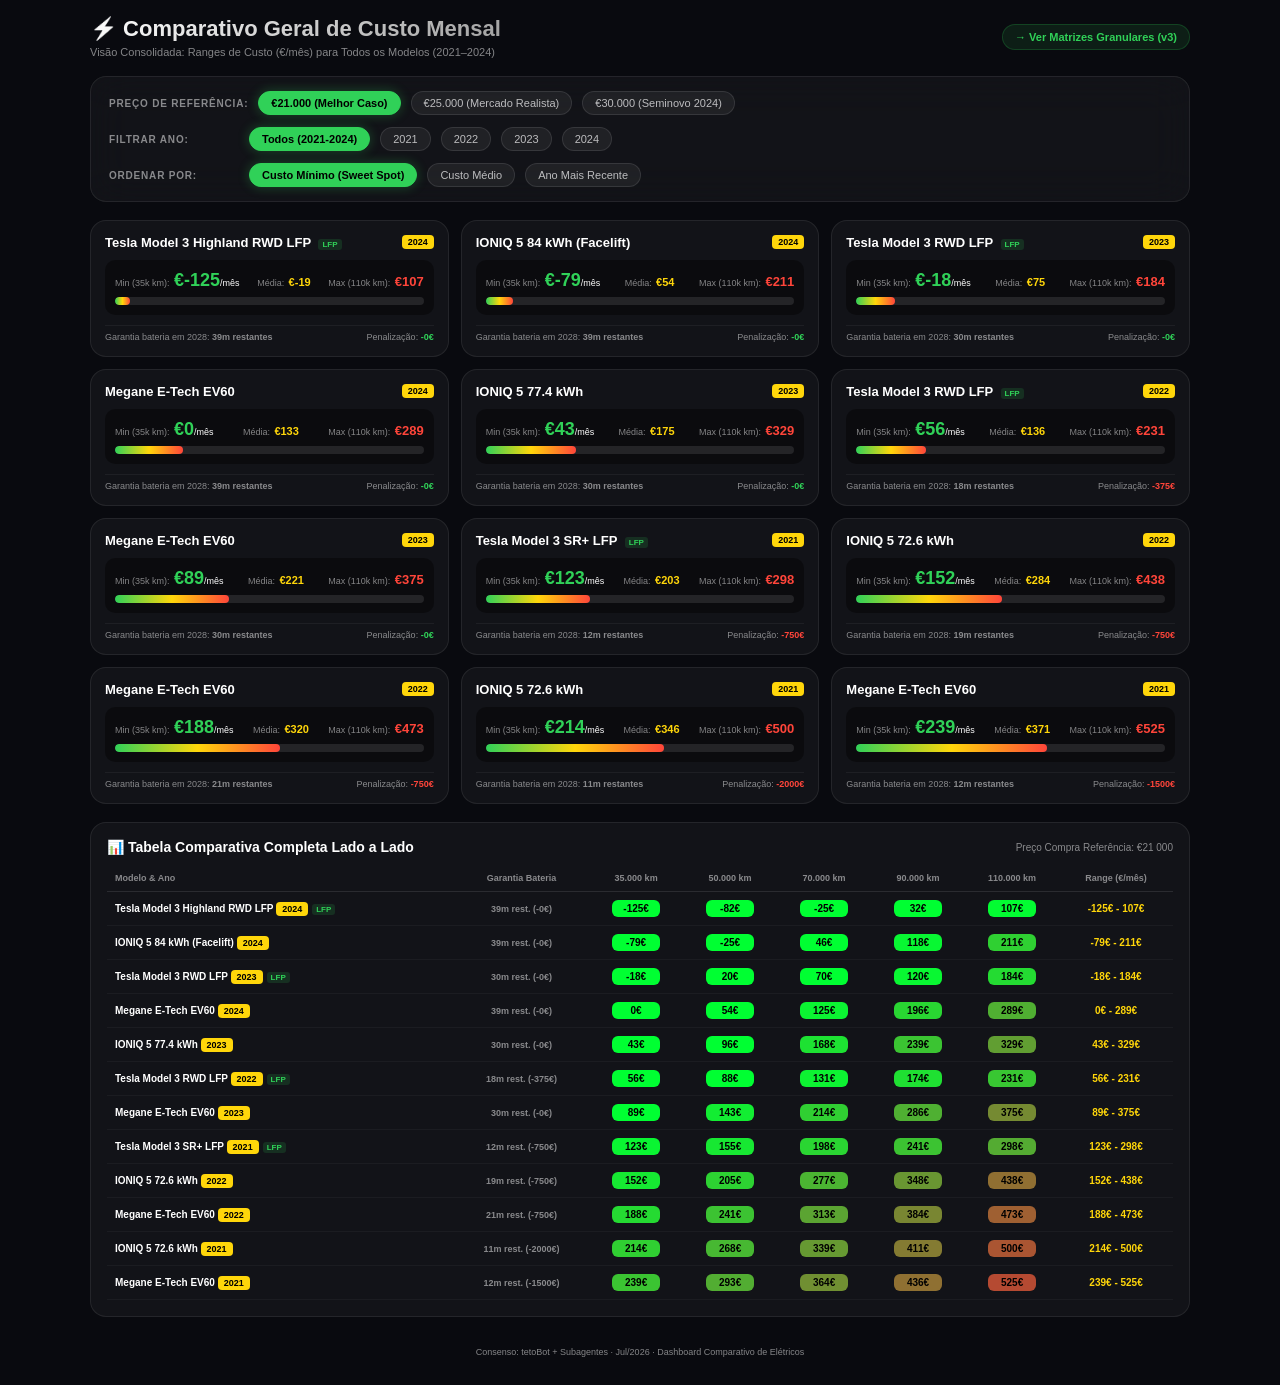
==== comparativo-custo-mensal.html @ 185dca7f "feat: Add standalone unified comparison dashboard (comparativo-custo-mensal.html)" ====
<!DOCTYPE html>
<html lang="pt">
<head>
<meta charset="UTF-8">
<meta name="viewport" content="width=device-width,initial-scale=1">
<title>Comparativo Geral — Custo Mensal de Elétricos</title>

<style>
:root {
  --bg: #090a0f;
  --card-bg: rgba(255, 255, 255, 0.04);
  --card-border: rgba(255, 255, 255, 0.08);
  --accent: #30d158;
  --text: #ffffff;
  --text-muted: rgba(255, 255, 255, 0.5);
}

* { margin: 0; padding: 0; box-sizing: border-box; }

body {
  background: var(--bg);
  font-family: -apple-system, BlinkMacSystemFont, "Segoe UI", Roboto, sans-serif;
  color: var(--text);
  padding: 16px;
  display: flex;
  flex-direction: column;
  align-items: center;
  gap: 18px;
}

header {
  text-align: center;
  max-width: 900px;
}

h1 {
  font-size: 22px;
  font-weight: 800;
  background: linear-gradient(135deg, #fff 0%, #a1a1a1 100%);
  -webkit-background-clip: text;
  -webkit-text-fill-color: transparent;
  margin-bottom: 4px;
}

.sub {
  font-size: 11px;
  color: var(--text-muted);
}

.top-bar {
  display: flex;
  justify-content: space-between;
  align-items: center;
  width: 100%;
  max-width: 1100px;
  flex-wrap: wrap;
  gap: 10px;
}

.nav-link {
  color: var(--accent);
  text-decoration: none;
  font-size: 11px;
  font-weight: 600;
  background: rgba(48, 209, 88, 0.1);
  border: 1px solid rgba(48, 209, 88, 0.2);
  padding: 6px 12px;
  border-radius: 20px;
  transition: all 0.2s ease;
}

.nav-link:hover {
  background: rgba(48, 209, 88, 0.2);
  box-shadow: 0 0 12px rgba(48, 209, 88, 0.3);
}

/* Painel de Filtros e Controlos */
.controls-card {
  background: var(--card-bg);
  border: 1px solid var(--card-border);
  backdrop-filter: blur(20px);
  border-radius: 16px;
  padding: 14px 18px;
  width: 100%;
  max-width: 1100px;
  display: flex;
  flex-direction: column;
  gap: 12px;
}

.control-group {
  display: flex;
  align-items: center;
  gap: 10px;
  flex-wrap: wrap;
}

.control-label {
  font-size: 10px;
  text-transform: uppercase;
  letter-spacing: 0.8px;
  color: var(--text-muted);
  font-weight: 700;
  min-width: 130px;
}

.btn-pill {
  background: rgba(255, 255, 255, 0.06);
  border: 1px solid rgba(255, 255, 255, 0.1);
  color: rgba(255, 255, 255, 0.7);
  padding: 5px 12px;
  border-radius: 20px;
  font-size: 11px;
  cursor: pointer;
  font-weight: 500;
  transition: all 0.2s ease;
}

.btn-pill:hover {
  background: rgba(255, 255, 255, 0.15);
  color: #fff;
}

.btn-pill.active {
  background: var(--accent);
  color: #000;
  border-color: var(--accent);
  font-weight: 700;
  box-shadow: 0 0 12px rgba(48, 209, 88, 0.3);
}

/* Grelha Visual de Ranges de Custo */
.grid-summary {
  display: grid;
  grid-template-columns: repeat(auto-fit, minmax(320px, 1fr));
  gap: 12px;
  width: 100%;
  max-width: 1100px;
}

.model-card {
  background: var(--card-bg);
  border: 1px solid var(--card-border);
  border-radius: 16px;
  padding: 14px;
  display: flex;
  flex-direction: column;
  gap: 10px;
  position: relative;
  overflow: hidden;
  transition: transform 0.2s ease, border-color 0.2s ease;
}

.model-card:hover {
  transform: translateY(-2px);
  border-color: rgba(255, 255, 255, 0.2);
}

.card-header {
  display: flex;
  justify-content: space-between;
  align-items: flex-start;
}

.model-title {
  font-size: 13px;
  font-weight: 700;
}

.year-badge {
  font-size: 9px;
  font-weight: 800;
  background: #ffd60a;
  color: #000;
  padding: 2px 6px;
  border-radius: 4px;
}

.range-box {
  background: rgba(0, 0, 0, 0.4);
  border-radius: 10px;
  padding: 10px;
  display: flex;
  flex-direction: column;
  gap: 6px;
}

.range-values {
  display: flex;
  justify-content: space-between;
  align-items: baseline;
}

.val-min {
  color: #30d158;
  font-weight: 800;
  font-size: 18px;
}

.val-mid {
  color: #ffd60a;
  font-size: 11px;
  font-weight: 600;
}

.val-max {
  color: #ff453a;
  font-weight: 700;
  font-size: 13px;
}

/* Barra de Progresso Visual do Range */
.bar-track {
  height: 8px;
  background: rgba(255, 255, 255, 0.1);
  border-radius: 4px;
  position: relative;
  overflow: hidden;
}

.bar-fill {
  height: 100%;
  border-radius: 4px;
  background: linear-gradient(90deg, #30d158 0%, #ffd60a 50%, #ff453a 100%);
}

.card-meta {
  display: flex;
  justify-content: space-between;
  font-size: 9px;
  color: var(--text-muted);
  border-top: 1px solid rgba(255, 255, 255, 0.05);
  padding-top: 6px;
}

/* Tabela Comparativa Master */
.master-table-card {
  background: var(--card-bg);
  border: 1px solid var(--card-border);
  border-radius: 16px;
  padding: 16px;
  width: 100%;
  max-width: 1100px;
  overflow-x: auto;
}

.master-table-card h2 {
  font-size: 14px;
  font-weight: 700;
  margin-bottom: 10px;
  display: flex;
  justify-content: space-between;
  align-items: center;
}

table {
  width: 100%;
  border-collapse: collapse;
  font-size: 10px;
  min-width: 700px;
}

th {
  color: var(--text-muted);
  padding: 8px;
  border-bottom: 1px solid rgba(255, 255, 255, 0.1);
  text-align: center;
  font-weight: 600;
  font-size: 9px;
}

th:first-child { text-align: left; }

td {
  padding: 8px;
  text-align: center;
  border-bottom: 1px solid rgba(255, 255, 255, 0.04);
  font-weight: 600;
}

td:first-child {
  text-align: left;
  font-weight: 700;
  color: #fff;
}

.badge-lfp {
  font-size: 8px;
  background: rgba(48, 209, 88, 0.15);
  color: #30d158;
  padding: 1px 4px;
  border-radius: 3px;
  margin-left: 4px;
}

.cell-pill {
  display: inline-block;
  padding: 3px 8px;
  border-radius: 6px;
  font-weight: 700;
  min-width: 48px;
}

footer {
  font-size: 9px;
  color: var(--text-muted);
  text-align: center;
  padding: 12px;
}
</style>
</head>
<body>

<div class="top-bar">
  <div>
    <h1>&#9889; Comparativo Geral de Custo Mensal</h1>
    <div class="sub">Visão Consolidada: Ranges de Custo (€/mês) para Todos os Modelos (2021–2024)</div>
  </div>
  <a href="matrizes-km-granular-v3.html" class="nav-link">&rarr; Ver Matrizes Granulares (v3)</a>
</div>

<!-- Controlos de Filtro e Benchmark -->
<div class="controls-card">
  <div class="control-group">
    <span class="control-label">Preço de Referência:</span>
    <button class="btn-pill active" onclick="setBenchmarkPrice(21000, this)">€21.000 (Melhor Caso)</button>
    <button class="btn-pill" onclick="setBenchmarkPrice(25000, this)">€25.000 (Mercado Realista)</button>
    <button class="btn-pill" onclick="setBenchmarkPrice(30000, this)">€30.000 (Seminovo 2024)</button>
  </div>
  <div class="control-group">
    <span class="control-label">Filtrar Ano:</span>
    <button class="btn-pill active" onclick="setFilterYear('all', this)">Todos (2021-2024)</button>
    <button class="btn-pill" onclick="setFilterYear('2021', this)">2021</button>
    <button class="btn-pill" onclick="setFilterYear('2022', this)">2022</button>
    <button class="btn-pill" onclick="setFilterYear('2023', this)">2023</button>
    <button class="btn-pill" onclick="setFilterYear('2024', this)">2024</button>
  </div>
  <div class="control-group">
    <span class="control-label">Ordenar por:</span>
    <button class="btn-pill active" onclick="setSortMode('min_cost', this)">Custo Mínimo (Sweet Spot)</button>
    <button class="btn-pill" onclick="setSortMode('avg_cost', this)">Custo Médio</button>
    <button class="btn-pill" onclick="setSortMode('year_desc', this)">Ano Mais Recente</button>
  </div>
</div>

<!-- Grelha de Cards com Ranges por Modelo -->
<div class="grid-summary" id="gridApp"></div>

<!-- Tabela Master de Comparação Lado a Lado -->
<div class="master-table-card">
  <h2>
    <span>&#128202; Tabela Comparativa Completa Lado a Lado</span>
    <span style="font-size:10px;font-weight:400;color:var(--text-muted)" id="benchmarkLabel">Preço Compra: €21.000</span>
  </h2>
  <table id="masterTable">
    <thead>
      <tr>
        <th>Modelo &amp; Ano</th>
        <th>Garantia Bateria</th>
        <th>35.000 km</th>
        <th>50.000 km</th>
        <th>70.000 km</th>
        <th>90.000 km</th>
        <th>110.000 km</th>
        <th>Range (€/mês)</th>
      </tr>
    </thead>
    <tbody id="masterTbody"></tbody>
  </table>
</div>

<footer>Consenso: tetoBot + Subagentes &middot; Jul/2026 &middot; Dashboard Comparativo de Elétricos</footer>

<script>
(function(){
'use strict';

var M = 28; // 28 meses
var TKM = 21000;
var LFPR = 0.5;

var WS = [
    {m: 24, p: 0},
    {m: 18, p: 750},
    {m: 12, p: 1500},
    {m: 6,  p: 2000},
    {m: 0,  p: 2500},
    {m: -999, p: 3000}
];

var CARS = [
    {
        id: 'tesla_m3_2021', name: 'Tesla Model 3 SR+ LFP', year: 2021, brand: 'tesla', lfp: true,
        ry: 2021, rm: 12, wy: 8, wk: 192000, b35: 18300, step: 300, jump: 400
    },
    {
        id: 'tesla_m3_2022', name: 'Tesla Model 3 RWD LFP', year: 2022, brand: 'tesla', lfp: true,
        ry: 2022, rm: 6, wy: 8, wk: 192000, b35: 19800, step: 300, jump: 400
    },
    {
        id: 'tesla_m3_2023', name: 'Tesla Model 3 RWD LFP', year: 2023, brand: 'tesla', lfp: true,
        ry: 2023, rm: 6, wy: 8, wk: 192000, b35: 21500, step: 350, jump: 400
    },
    {
        id: 'tesla_m3_2024', name: 'Tesla Model 3 Highland RWD LFP', year: 2024, brand: 'tesla', lfp: true,
        ry: 2024, rm: 3, wy: 8, wk: 192000, b35: 24500, step: 400, jump: 500
    },
    {
        id: 'ioniq5_2021', name: 'IONIQ 5 72.6 kWh', year: 2021, brand: 'ioniq5', lfp: false,
        ry: 2021, rm: 11, wy: 8, wk: 160000, b35: 17000, step: 500, jump: 500
    },
    {
        id: 'ioniq5_2022', name: 'IONIQ 5 72.6 kWh', y: 2022, year: 2022, brand: 'ioniq5', lfp: false,
        ry: 2022, rm: 7, wy: 8, wk: 160000, b35: 17500, step: 500, jump: 500
    },
    {
        id: 'ioniq5_2023', name: 'IONIQ 5 77.4 kWh', year: 2023, brand: 'ioniq5', lfp: false,
        ry: 2023, rm: 6, wy: 8, wk: 160000, b35: 19800, step: 500, jump: 500
    },
    {
        id: 'ioniq5_2024', name: 'IONIQ 5 84 kWh (Facelift)', year: 2024, brand: 'ioniq5', lfp: false,
        ry: 2024, rm: 3, wy: 8, wk: 160000, b35: 23200, step: 500, jump: 600
    },
    {
        id: 'megane_2021', name: 'Megane E-Tech EV60', year: 2021, brand: 'megane', lfp: false,
        ry: 2021, rm: 12, wy: 8, wk: 160000, b35: 15800, step: 500, jump: 500
    },
    {
        id: 'megane_2022', name: 'Megane E-Tech EV60', year: 2022, brand: 'megane', lfp: false,
        ry: 2022, rm: 9, wy: 8, wk: 160000, b35: 16500, step: 500, jump: 500
    },
    {
        id: 'megane_2023', name: 'Megane E-Tech EV60', year: 2023, brand: 'megane', lfp: false,
        ry: 2023, rm: 6, wy: 8, wk: 160000, b35: 18500, step: 500, jump: 500
    },
    {
        id: 'megane_2024', name: 'Megane E-Tech EV60', year: 2024, brand: 'megane', lfp: false,
        ry: 2024, rm: 3, wy: 8, wk: 160000, b35: 21000, step: 500, jump: 600
    }
];

var benchmarkPrice = 21000;
var filterYear = 'all';
var sortMode = 'min_cost';

function wMonths(c) {
    return (c.ry + c.wy - 2028) * 12 + (c.rm - 12);
}

function wPenalty(c) {
    var m = wMonths(c);
    var p = 3000;
    for (var i = 0; i < WS.length; i++) {
        if (m >= WS[i].m) { p = WS[i].p; break; }
    }
    if (c.lfp && p > 0) p = Math.round(p * LFPR);
    return p;
}

function getBaseResale(c, k) {
    var stepsCount = (k - 35) / 5;
    var res = c.b35;
    for (var i = 0; i < stepsCount; i++) {
        var currentKm = 35 + i * 5;
        var drop = c.step + (currentKm === 90 ? c.jump : 0);
        res -= drop;
    }
    return res;
}

function aResale(c, k) {
    var p = wPenalty(c);
    var fkm = k * 1000 + TKM;
    if (fkm > c.wk) {
        var kp = 3000;
        if (c.lfp) kp = Math.round(kp * LFPR);
        p = Math.max(p, kp);
    }
    return Math.max(0, getBaseResale(c, k) - p);
}

function mo(price, resale) {
    return Math.round((price - resale) / M);
}

function col(v) {
    var t = Math.max(0, Math.min(1, (v - 100) / 600));
    return 'rgb(' + Math.round(255 * t) + ',' + Math.round(255 * (1 - t)) + ',50)';
}

function computeMetrics(c, p) {
    var kms = [35, 50, 70, 90, 110];
    var costs = kms.map(function(k){ return mo(p, aResale(c, k)); });
    var min = Math.min.apply(null, costs);
    var max = Math.max.apply(null, costs);
    var sum = costs.reduce(function(a,b){return a+b;},0);
    var avg = Math.round(sum / costs.length);
    return {
        costs: costs,
        min: min,
        max: max,
        avg: avg
    };
}

window.setBenchmarkPrice = function(price, btn) {
    benchmarkPrice = price;
    updateButtons(btn);
    renderDashboard();
};

window.setFilterYear = function(year, btn) {
    filterYear = year;
    updateButtons(btn);
    renderDashboard();
};

window.setSortMode = function(mode, btn) {
    sortMode = mode;
    updateButtons(btn);
    renderDashboard();
};

function updateButtons(clickedBtn) {
    var parent = clickedBtn.parentElement;
    var btns = parent.querySelectorAll('.btn-pill');
    btns.forEach(function(b){ b.classList.remove('active'); });
    clickedBtn.classList.add('active');
}

function renderDashboard() {
    document.getElementById('benchmarkLabel').textContent = 'Preço Compra Referência: €' + benchmarkPrice.toLocaleString('pt-PT');

    var list = CARS.filter(function(c) {
        return filterYear === 'all' || c.year.toString() === filterYear;
    });

    var items = list.map(function(c) {
        var m = computeMetrics(c, benchmarkPrice);
        return { car: c, metrics: m };
    });

    items.sort(function(a, b) {
        if (sortMode === 'min_cost') return a.metrics.min - b.metrics.min;
        if (sortMode === 'avg_cost') return a.metrics.avg - b.metrics.avg;
        if (sortMode === 'year_desc') return b.car.year - a.car.year;
        return 0;
    });

    // Render Grid Cards
    var gridHtml = '';
    items.forEach(function(item) {
        var c = item.car;
        var m = item.metrics;
        var pen = wPenalty(c);
        var wm = wMonths(c);

        var normFill = Math.max(5, Math.min(100, (m.avg / 600) * 100));

        gridHtml += '<div class="model-card">';
        gridHtml += '<div class="card-header">';
        gridHtml += '<div class="model-title">' + c.name + (c.lfp ? ' <span class="badge-lfp">LFP</span>' : '') + '</div>';
        gridHtml += '<span class="year-badge">' + c.year + '</span>';
        gridHtml += '</div>';

        gridHtml += '<div class="range-box">';
        gridHtml += '<div class="range-values">';
        gridHtml += '<div><span style="font-size:9px;color:var(--text-muted)">Min (35k km):</span> <span class="val-min">€' + m.min + '</span><span style="font-size:9px">/mês</span></div>';
        gridHtml += '<div><span style="font-size:9px;color:var(--text-muted)">Média:</span> <span class="val-mid">€' + m.avg + '</span></div>';
        gridHtml += '<div><span style="font-size:9px;color:var(--text-muted)">Max (110k km):</span> <span class="val-max">€' + m.max + '</span></div>';
        gridHtml += '</div>';

        gridHtml += '<div class="bar-track"><div class="bar-fill" style="width:' + normFill + '%"></div></div>';
        gridHtml += '</div>';

        gridHtml += '<div class="card-meta">';
        gridHtml += '<span>Garantia bateria em 2028: <b>' + (wm > 0 ? wm + 'm restantes' : 'Expirada') + '</b></span>';
        gridHtml += '<span>Penalização: <b style="color:' + (pen > 0 ? '#ff453a' : '#30d158') + '">-' + pen + '€</b></span>';
        gridHtml += '</div>';
        gridHtml += '</div>';
    });
    document.getElementById('gridApp').innerHTML = gridHtml;

    // Render Master Table
    var tableHtml = '';
    items.forEach(function(item) {
        var c = item.car;
        var m = item.metrics;
        var wm = wMonths(c);
        var pen = wPenalty(c);

        tableHtml += '<tr>';
        tableHtml += '<td>' + c.name + ' <span class="year-badge">' + c.year + '</span>' + (c.lfp ? '<span class="badge-lfp">LFP</span>' : '') + '</td>';
        tableHtml += '<td style="font-size:9px;color:var(--text-muted)">' + (wm > 0 ? wm + 'm rest. (-' + pen + '€)' : 'Expirada (-' + pen + '€)') + '</td>';

        m.costs.forEach(function(cost) {
            tableHtml += '<td><span class="cell-pill" style="background:' + col(cost) + ';color:#000">' + cost + '€</span></td>';
        });

        tableHtml += '<td style="color:#ffd60a;font-weight:700">' + m.min + '€ - ' + m.max + '€</td>';
        tableHtml += '</tr>';
    });
    document.getElementById('masterTbody').innerHTML = tableHtml;
}

renderDashboard();

})();
</script>

</body>
</html>
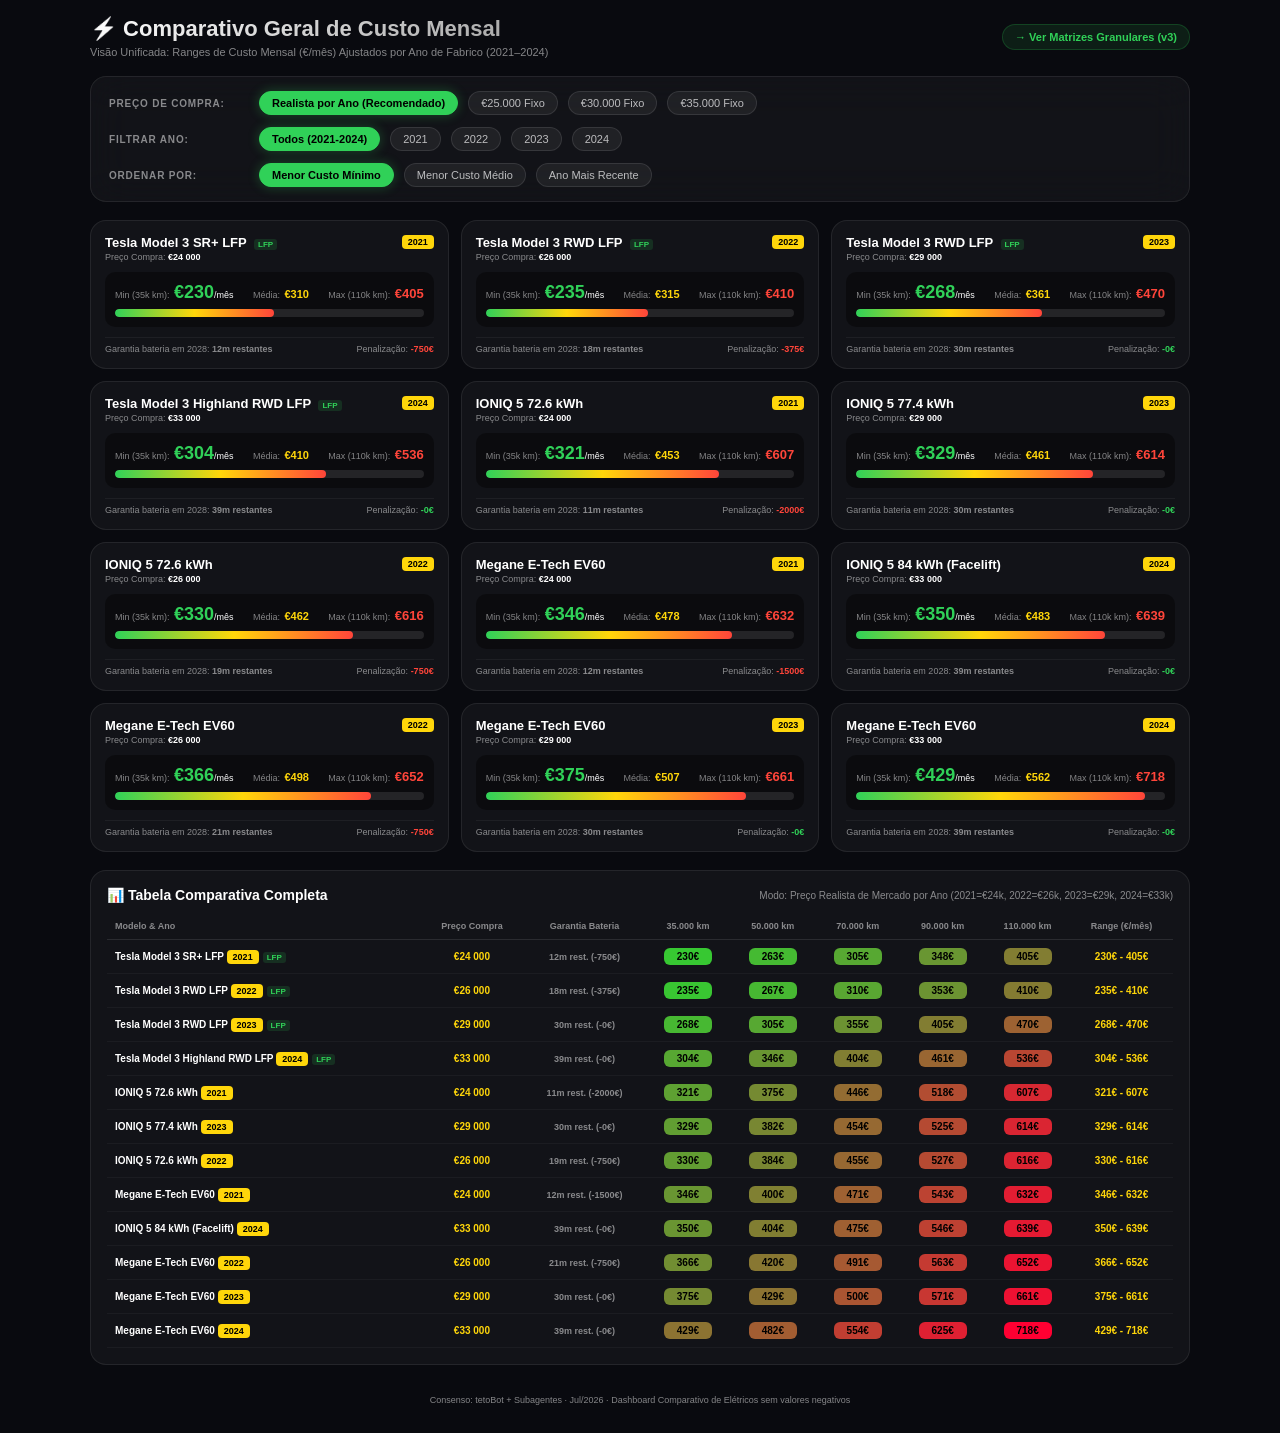
==== commit 2f13fe16: "fix: Eliminate negative monthly depreciation values, implement realistic purchase prices per year an" ====
--- a/comparativo-custo-mensal.html
+++ b/comparativo-custo-mensal.html
@@ -74,7 +74,6 @@
   box-shadow: 0 0 12px rgba(48, 209, 88, 0.3);
 }
 
-/* Painel de Filtros e Controlos */
 .controls-card {
   background: var(--card-bg);
   border: 1px solid var(--card-border);
@@ -101,7 +100,7 @@
   letter-spacing: 0.8px;
   color: var(--text-muted);
   font-weight: 700;
-  min-width: 130px;
+  min-width: 140px;
 }
 
 .btn-pill {
@@ -129,7 +128,6 @@
   box-shadow: 0 0 12px rgba(48, 209, 88, 0.3);
 }
 
-/* Grelha Visual de Ranges de Custo */
 .grid-summary {
   display: grid;
   grid-template-columns: repeat(auto-fit, minmax(320px, 1fr));
@@ -176,6 +174,15 @@
   border-radius: 4px;
 }
 
+.price-tag {
+  font-size: 10px;
+  color: rgba(255,255,255,0.6);
+  background: rgba(255,255,255,0.08);
+  padding: 2px 6px;
+  border-radius: 4px;
+  font-weight: 600;
+}
+
 .range-box {
   background: rgba(0, 0, 0, 0.4);
   border-radius: 10px;
@@ -191,25 +198,10 @@
   align-items: baseline;
 }
 
-.val-min {
-  color: #30d158;
-  font-weight: 800;
-  font-size: 18px;
-}
-
-.val-mid {
-  color: #ffd60a;
-  font-size: 11px;
-  font-weight: 600;
-}
-
-.val-max {
-  color: #ff453a;
-  font-weight: 700;
-  font-size: 13px;
-}
-
-/* Barra de Progresso Visual do Range */
+.val-min { color: #30d158; font-weight: 800; font-size: 18px; }
+.val-mid { color: #ffd60a; font-size: 11px; font-weight: 600; }
+.val-max { color: #ff453a; font-weight: 700; font-size: 13px; }
+
 .bar-track {
   height: 8px;
   background: rgba(255, 255, 255, 0.1);
@@ -233,7 +225,6 @@
   padding-top: 6px;
 }
 
-/* Tabela Comparativa Master */
 .master-table-card {
   background: var(--card-bg);
   border: 1px solid var(--card-border);
@@ -257,7 +248,7 @@
   width: 100%;
   border-collapse: collapse;
   font-size: 10px;
-  min-width: 700px;
+  min-width: 750px;
 }
 
 th {
@@ -301,6 +292,12 @@
   min-width: 48px;
 }
 
+.cell-na {
+  color: rgba(255, 255, 255, 0.25);
+  font-style: italic;
+  font-size: 9px;
+}
+
 footer {
   font-size: 9px;
   color: var(--text-muted);
@@ -314,18 +311,19 @@
 <div class="top-bar">
   <div>
     <h1>&#9889; Comparativo Geral de Custo Mensal</h1>
-    <div class="sub">Visão Consolidada: Ranges de Custo (€/mês) para Todos os Modelos (2021–2024)</div>
+    <div class="sub">Visão Unificada: Ranges de Custo Mensal (€/mês) Ajustados por Ano de Fabrico (2021–2024)</div>
   </div>
   <a href="matrizes-km-granular-v3.html" class="nav-link">&rarr; Ver Matrizes Granulares (v3)</a>
 </div>
 
-<!-- Controlos de Filtro e Benchmark -->
+<!-- Controlos de Filtro e Modo de Preço -->
 <div class="controls-card">
   <div class="control-group">
-    <span class="control-label">Preço de Referência:</span>
-    <button class="btn-pill active" onclick="setBenchmarkPrice(21000, this)">€21.000 (Melhor Caso)</button>
-    <button class="btn-pill" onclick="setBenchmarkPrice(25000, this)">€25.000 (Mercado Realista)</button>
-    <button class="btn-pill" onclick="setBenchmarkPrice(30000, this)">€30.000 (Seminovo 2024)</button>
+    <span class="control-label">Preço de Compra:</span>
+    <button class="btn-pill active" onclick="setPriceMode('realistic', this)">Realista por Ano (Recomendado)</button>
+    <button class="btn-pill" onclick="setPriceMode(25000, this)">€25.000 Fixo</button>
+    <button class="btn-pill" onclick="setPriceMode(30000, this)">€30.000 Fixo</button>
+    <button class="btn-pill" onclick="setPriceMode(35000, this)">€35.000 Fixo</button>
   </div>
   <div class="control-group">
     <span class="control-label">Filtrar Ano:</span>
@@ -337,25 +335,24 @@
   </div>
   <div class="control-group">
     <span class="control-label">Ordenar por:</span>
-    <button class="btn-pill active" onclick="setSortMode('min_cost', this)">Custo Mínimo (Sweet Spot)</button>
-    <button class="btn-pill" onclick="setSortMode('avg_cost', this)">Custo Médio</button>
+    <button class="btn-pill active" onclick="setSortMode('min_cost', this)">Menor Custo Mínimo</button>
+    <button class="btn-pill" onclick="setSortMode('avg_cost', this)">Menor Custo Médio</button>
     <button class="btn-pill" onclick="setSortMode('year_desc', this)">Ano Mais Recente</button>
   </div>
 </div>
 
-<!-- Grelha de Cards com Ranges por Modelo -->
 <div class="grid-summary" id="gridApp"></div>
 
-<!-- Tabela Master de Comparação Lado a Lado -->
 <div class="master-table-card">
   <h2>
-    <span>&#128202; Tabela Comparativa Completa Lado a Lado</span>
-    <span style="font-size:10px;font-weight:400;color:var(--text-muted)" id="benchmarkLabel">Preço Compra: €21.000</span>
+    <span>&#128202; Tabela Comparativa Completa</span>
+    <span style="font-size:10px;font-weight:400;color:var(--text-muted)" id="benchmarkLabel">Modo: Preço Realista de Mercado por Ano</span>
   </h2>
   <table id="masterTable">
     <thead>
       <tr>
         <th>Modelo &amp; Ano</th>
+        <th>Preço Compra</th>
         <th>Garantia Bateria</th>
         <th>35.000 km</th>
         <th>50.000 km</th>
@@ -369,13 +366,13 @@
   </table>
 </div>
 
-<footer>Consenso: tetoBot + Subagentes &middot; Jul/2026 &middot; Dashboard Comparativo de Elétricos</footer>
+<footer>Consenso: tetoBot + Subagentes &middot; Jul/2026 &middot; Dashboard Comparativo de Elétricos sem valores negativos</footer>
 
 <script>
 (function(){
 'use strict';
 
-var M = 28; // 28 meses
+var M = 28;
 var TKM = 21000;
 var LFPR = 0.5;
 
@@ -388,6 +385,14 @@
     {m: -999, p: 3000}
 ];
 
+// Preços de Compra Típicos/Realistas de Mercado em Agosto de 2026 por Ano de Fabrico
+var REALISTIC_PRICES = {
+    2021: 24000,
+    2022: 26000,
+    2023: 29000,
+    2024: 33000
+};
+
 var CARS = [
     {
         id: 'tesla_m3_2021', name: 'Tesla Model 3 SR+ LFP', year: 2021, brand: 'tesla', lfp: true,
@@ -410,7 +415,7 @@
         ry: 2021, rm: 11, wy: 8, wk: 160000, b35: 17000, step: 500, jump: 500
     },
     {
-        id: 'ioniq5_2022', name: 'IONIQ 5 72.6 kWh', y: 2022, year: 2022, brand: 'ioniq5', lfp: false,
+        id: 'ioniq5_2022', name: 'IONIQ 5 72.6 kWh', year: 2022, brand: 'ioniq5', lfp: false,
         ry: 2022, rm: 7, wy: 8, wk: 160000, b35: 17500, step: 500, jump: 500
     },
     {
@@ -439,7 +444,7 @@
     }
 ];
 
-var benchmarkPrice = 21000;
+var priceMode = 'realistic';
 var filterYear = 'all';
 var sortMode = 'min_cost';
 
@@ -479,23 +484,32 @@
     return Math.max(0, getBaseResale(c, k) - p);
 }
 
-function mo(price, resale) {
-    return Math.round((price - resale) / M);
+// CUSTO MENSAL COM PROTEÇÃO CONTRA VALORES NEGATIVOS
+function moVal(price, resale) {
+    var diff = price - resale;
+    if (diff <= 0) return null; // Combinação irrealista
+    return Math.round(diff / M);
 }
 
 function col(v) {
+    if (v === null) return 'rgba(255,255,255,0.2)';
     var t = Math.max(0, Math.min(1, (v - 100) / 600));
     return 'rgb(' + Math.round(255 * t) + ',' + Math.round(255 * (1 - t)) + ',50)';
 }
 
-function computeMetrics(c, p) {
+function computeMetrics(c) {
+    var p = (priceMode === 'realistic') ? REALISTIC_PRICES[c.year] : Number(priceMode);
     var kms = [35, 50, 70, 90, 110];
-    var costs = kms.map(function(k){ return mo(p, aResale(c, k)); });
-    var min = Math.min.apply(null, costs);
-    var max = Math.max.apply(null, costs);
-    var sum = costs.reduce(function(a,b){return a+b;},0);
-    var avg = Math.round(sum / costs.length);
+    
+    var costs = kms.map(function(k){ return moVal(p, aResale(c, k)); });
+    var validCosts = costs.filter(function(v){ return v !== null; });
+
+    var min = validCosts.length ? Math.min.apply(null, validCosts) : null;
+    var max = validCosts.length ? Math.max.apply(null, validCosts) : null;
+    var avg = validCosts.length ? Math.round(validCosts.reduce(function(a,b){return a+b;},0) / validCosts.length) : null;
+
     return {
+        price: p,
         costs: costs,
         min: min,
         max: max,
@@ -503,8 +517,8 @@
     };
 }
 
-window.setBenchmarkPrice = function(price, btn) {
-    benchmarkPrice = price;
+window.setPriceMode = function(mode, btn) {
+    priceMode = mode;
     updateButtons(btn);
     renderDashboard();
 };
@@ -529,20 +543,23 @@
 }
 
 function renderDashboard() {
-    document.getElementById('benchmarkLabel').textContent = 'Preço Compra Referência: €' + benchmarkPrice.toLocaleString('pt-PT');
+    var label = (priceMode === 'realistic') 
+        ? 'Modo: Preço Realista de Mercado por Ano (2021=€24k, 2022=€26k, 2023=€29k, 2024=€33k)'
+        : 'Modo: Preço Fixo de Compra: €' + Number(priceMode).toLocaleString('pt-PT');
+    document.getElementById('benchmarkLabel').textContent = label;
 
     var list = CARS.filter(function(c) {
         return filterYear === 'all' || c.year.toString() === filterYear;
     });
 
     var items = list.map(function(c) {
-        var m = computeMetrics(c, benchmarkPrice);
+        var m = computeMetrics(c);
         return { car: c, metrics: m };
     });
 
     items.sort(function(a, b) {
-        if (sortMode === 'min_cost') return a.metrics.min - b.metrics.min;
-        if (sortMode === 'avg_cost') return a.metrics.avg - b.metrics.avg;
+        if (sortMode === 'min_cost') return (a.metrics.min || 9999) - (b.metrics.min || 9999);
+        if (sortMode === 'avg_cost') return (a.metrics.avg || 9999) - (b.metrics.avg || 9999);
         if (sortMode === 'year_desc') return b.car.year - a.car.year;
         return 0;
     });
@@ -555,19 +572,26 @@
         var pen = wPenalty(c);
         var wm = wMonths(c);
 
-        var normFill = Math.max(5, Math.min(100, (m.avg / 600) * 100));
+        var normFill = m.avg ? Math.max(5, Math.min(100, (m.avg / 600) * 100)) : 0;
 
         gridHtml += '<div class="model-card">';
         gridHtml += '<div class="card-header">';
+        gridHtml += '<div>';
         gridHtml += '<div class="model-title">' + c.name + (c.lfp ? ' <span class="badge-lfp">LFP</span>' : '') + '</div>';
+        gridHtml += '<div style="font-size:9px;color:var(--text-muted);margin-top:2px">Preço Compra: <b style="color:#fff">€' + m.price.toLocaleString('pt-PT') + '</b></div>';
+        gridHtml += '</div>';
         gridHtml += '<span class="year-badge">' + c.year + '</span>';
         gridHtml += '</div>';
 
         gridHtml += '<div class="range-box">';
         gridHtml += '<div class="range-values">';
-        gridHtml += '<div><span style="font-size:9px;color:var(--text-muted)">Min (35k km):</span> <span class="val-min">€' + m.min + '</span><span style="font-size:9px">/mês</span></div>';
-        gridHtml += '<div><span style="font-size:9px;color:var(--text-muted)">Média:</span> <span class="val-mid">€' + m.avg + '</span></div>';
-        gridHtml += '<div><span style="font-size:9px;color:var(--text-muted)">Max (110k km):</span> <span class="val-max">€' + m.max + '</span></div>';
+        if (m.min !== null) {
+            gridHtml += '<div><span style="font-size:9px;color:var(--text-muted)">Min (35k km):</span> <span class="val-min">€' + m.min + '</span><span style="font-size:9px">/mês</span></div>';
+            gridHtml += '<div><span style="font-size:9px;color:var(--text-muted)">Média:</span> <span class="val-mid">€' + m.avg + '</span></div>';
+            gridHtml += '<div><span style="font-size:9px;color:var(--text-muted)">Max (110k km):</span> <span class="val-max">€' + m.max + '</span></div>';
+        } else {
+            gridHtml += '<div style="color:var(--text-muted);font-size:11px;font-style:italic">Preço de compra abaixo da revenda (Irrealista)</div>';
+        }
         gridHtml += '</div>';
 
         gridHtml += '<div class="bar-track"><div class="bar-fill" style="width:' + normFill + '%"></div></div>';
@@ -591,13 +615,22 @@
 
         tableHtml += '<tr>';
         tableHtml += '<td>' + c.name + ' <span class="year-badge">' + c.year + '</span>' + (c.lfp ? '<span class="badge-lfp">LFP</span>' : '') + '</td>';
+        tableHtml += '<td style="color:#ffd60a">€' + m.price.toLocaleString('pt-PT') + '</td>';
         tableHtml += '<td style="font-size:9px;color:var(--text-muted)">' + (wm > 0 ? wm + 'm rest. (-' + pen + '€)' : 'Expirada (-' + pen + '€)') + '</td>';
 
         m.costs.forEach(function(cost) {
-            tableHtml += '<td><span class="cell-pill" style="background:' + col(cost) + ';color:#000">' + cost + '€</span></td>';
+            if (cost !== null) {
+                tableHtml += '<td><span class="cell-pill" style="background:' + col(cost) + ';color:#000">' + cost + '€</span></td>';
+            } else {
+                tableHtml += '<td><span class="cell-na">&mdash;</span></td>';
+            }
         });
 
-        tableHtml += '<td style="color:#ffd60a;font-weight:700">' + m.min + '€ - ' + m.max + '€</td>';
+        if (m.min !== null) {
+            tableHtml += '<td style="color:#ffd60a;font-weight:700">' + m.min + '€ - ' + m.max + '€</td>';
+        } else {
+            tableHtml += '<td class="cell-na">&mdash;</td>';
+        }
         tableHtml += '</tr>';
     });
     document.getElementById('masterTbody').innerHTML = tableHtml;
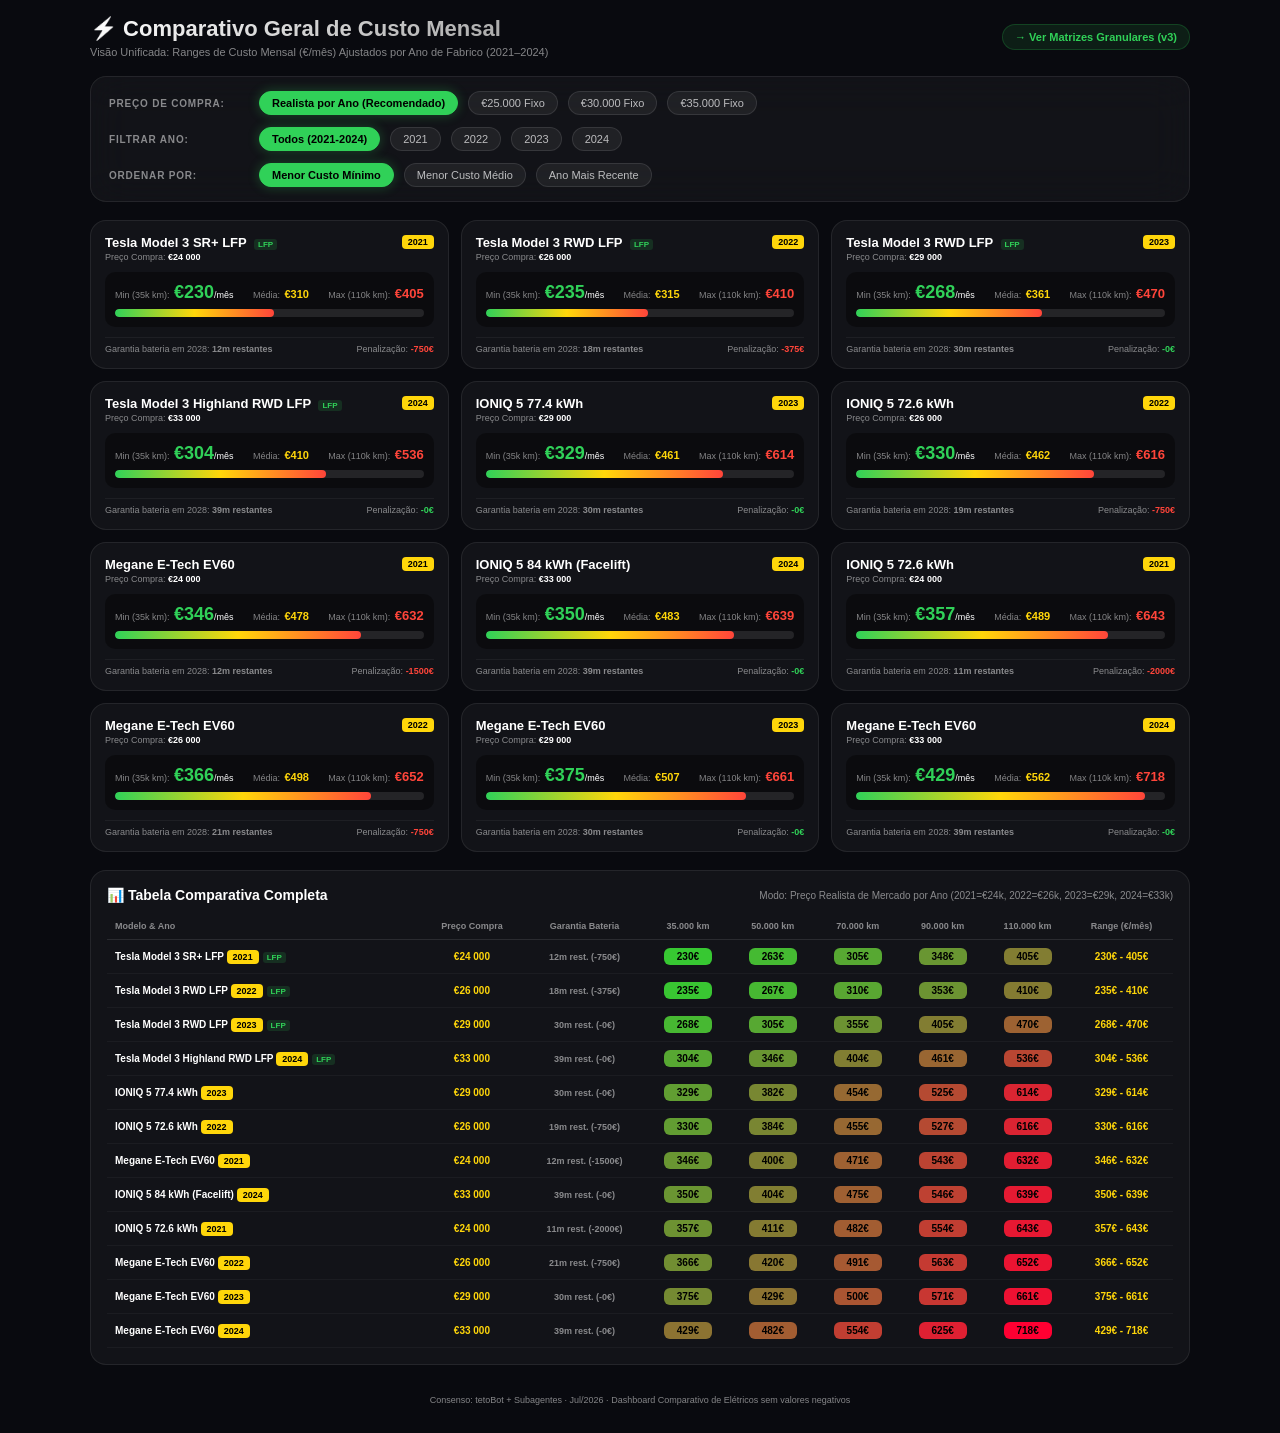
==== commit 8755792d: "fix: Adjust IONIQ 5 2021 base resale from €17.000 to €16.000 (audit: €1.500 gap vs 2022 more realist" ====
--- a/comparativo-custo-mensal.html
+++ b/comparativo-custo-mensal.html
@@ -412,7 +412,7 @@
     },
     {
         id: 'ioniq5_2021', name: 'IONIQ 5 72.6 kWh', year: 2021, brand: 'ioniq5', lfp: false,
-        ry: 2021, rm: 11, wy: 8, wk: 160000, b35: 17000, step: 500, jump: 500
+        ry: 2021, rm: 11, wy: 8, wk: 160000, b35: 16000, step: 500, jump: 500
     },
     {
         id: 'ioniq5_2022', name: 'IONIQ 5 72.6 kWh', year: 2022, brand: 'ioniq5', lfp: false,
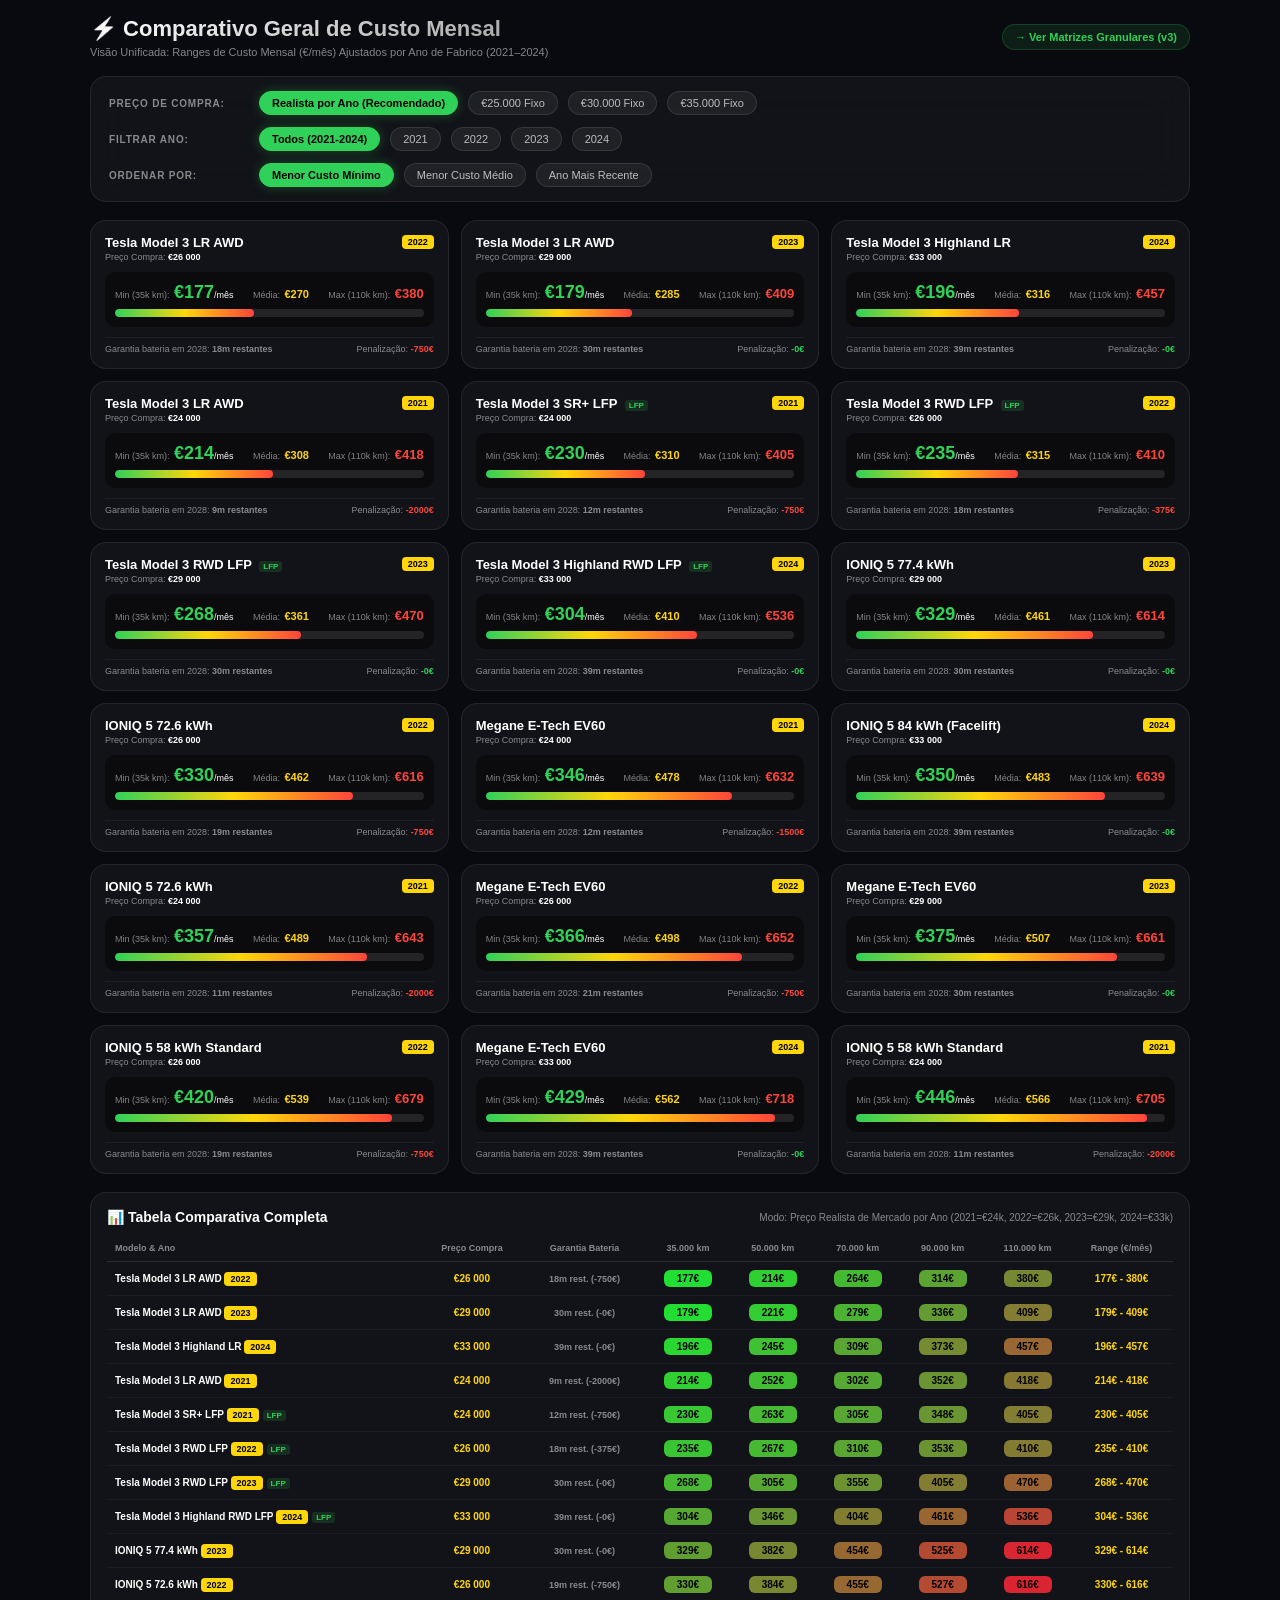
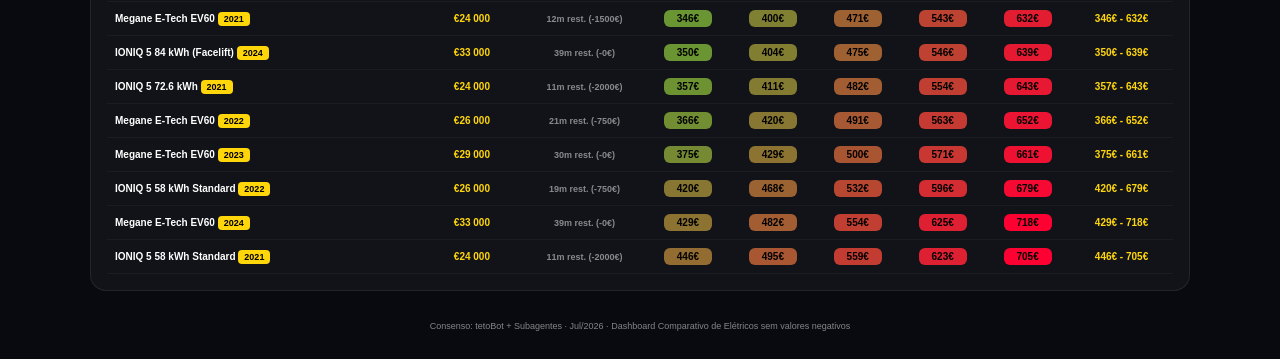
==== commit 00e97b03: "feat: Add Tesla Model 3 Long Range AWD and IONIQ 5 58 kWh (v4.0 with 18 model variants)" ====
--- a/comparativo-custo-mensal.html
+++ b/comparativo-custo-mensal.html
@@ -394,6 +394,7 @@
 };
 
 var CARS = [
+    // TESLA MODEL 3 SR / RWD (LFP)
     {
         id: 'tesla_m3_2021', name: 'Tesla Model 3 SR+ LFP', year: 2021, brand: 'tesla', lfp: true,
         ry: 2021, rm: 12, wy: 8, wk: 192000, b35: 18300, step: 300, jump: 400
@@ -410,6 +411,36 @@
         id: 'tesla_m3_2024', name: 'Tesla Model 3 Highland RWD LFP', year: 2024, brand: 'tesla', lfp: true,
         ry: 2024, rm: 3, wy: 8, wk: 192000, b35: 24500, step: 400, jump: 500
     },
+
+    // TESLA MODEL 3 LONG RANGE AWD (NMC)
+    {
+        id: 'tesla_lr_2021', name: 'Tesla Model 3 LR AWD', year: 2021, brand: 'tesla_lr', lfp: false,
+        ry: 2021, rm: 9, wy: 8, wk: 192000, b35: 20000, step: 350, jump: 450
+    },
+    {
+        id: 'tesla_lr_2022', name: 'Tesla Model 3 LR AWD', year: 2022, brand: 'tesla_lr', lfp: false,
+        ry: 2022, rm: 6, wy: 8, wk: 192000, b35: 21800, step: 350, jump: 450
+    },
+    {
+        id: 'tesla_lr_2023', name: 'Tesla Model 3 LR AWD', year: 2023, brand: 'tesla_lr', lfp: false,
+        ry: 2023, rm: 6, wy: 8, wk: 192000, b35: 24000, step: 400, jump: 450
+    },
+    {
+        id: 'tesla_lr_2024', name: 'Tesla Model 3 Highland LR', year: 2024, brand: 'tesla_lr', lfp: false,
+        ry: 2024, rm: 3, wy: 8, wk: 192000, b35: 27500, step: 450, jump: 550
+    },
+
+    // IONIQ 5 58 kWh (STANDARD RANGE)
+    {
+        id: 'ioniq5_58_2021', name: 'IONIQ 5 58 kWh Standard', year: 2021, brand: 'ioniq5_58', lfp: false,
+        ry: 2021, rm: 11, wy: 8, wk: 160000, b35: 13500, step: 450, jump: 500
+    },
+    {
+        id: 'ioniq5_58_2022', name: 'IONIQ 5 58 kWh Standard', year: 2022, brand: 'ioniq5_58', lfp: false,
+        ry: 2022, rm: 7, wy: 8, wk: 160000, b35: 15000, step: 450, jump: 500
+    },
+
+    // IONIQ 5 LONG RANGE
     {
         id: 'ioniq5_2021', name: 'IONIQ 5 72.6 kWh', year: 2021, brand: 'ioniq5', lfp: false,
         ry: 2021, rm: 11, wy: 8, wk: 160000, b35: 16000, step: 500, jump: 500
@@ -426,6 +457,8 @@
         id: 'ioniq5_2024', name: 'IONIQ 5 84 kWh (Facelift)', year: 2024, brand: 'ioniq5', lfp: false,
         ry: 2024, rm: 3, wy: 8, wk: 160000, b35: 23200, step: 500, jump: 600
     },
+
+    // MEGANE E-TECH EV60
     {
         id: 'megane_2021', name: 'Megane E-Tech EV60', year: 2021, brand: 'megane', lfp: false,
         ry: 2021, rm: 12, wy: 8, wk: 160000, b35: 15800, step: 500, jump: 500
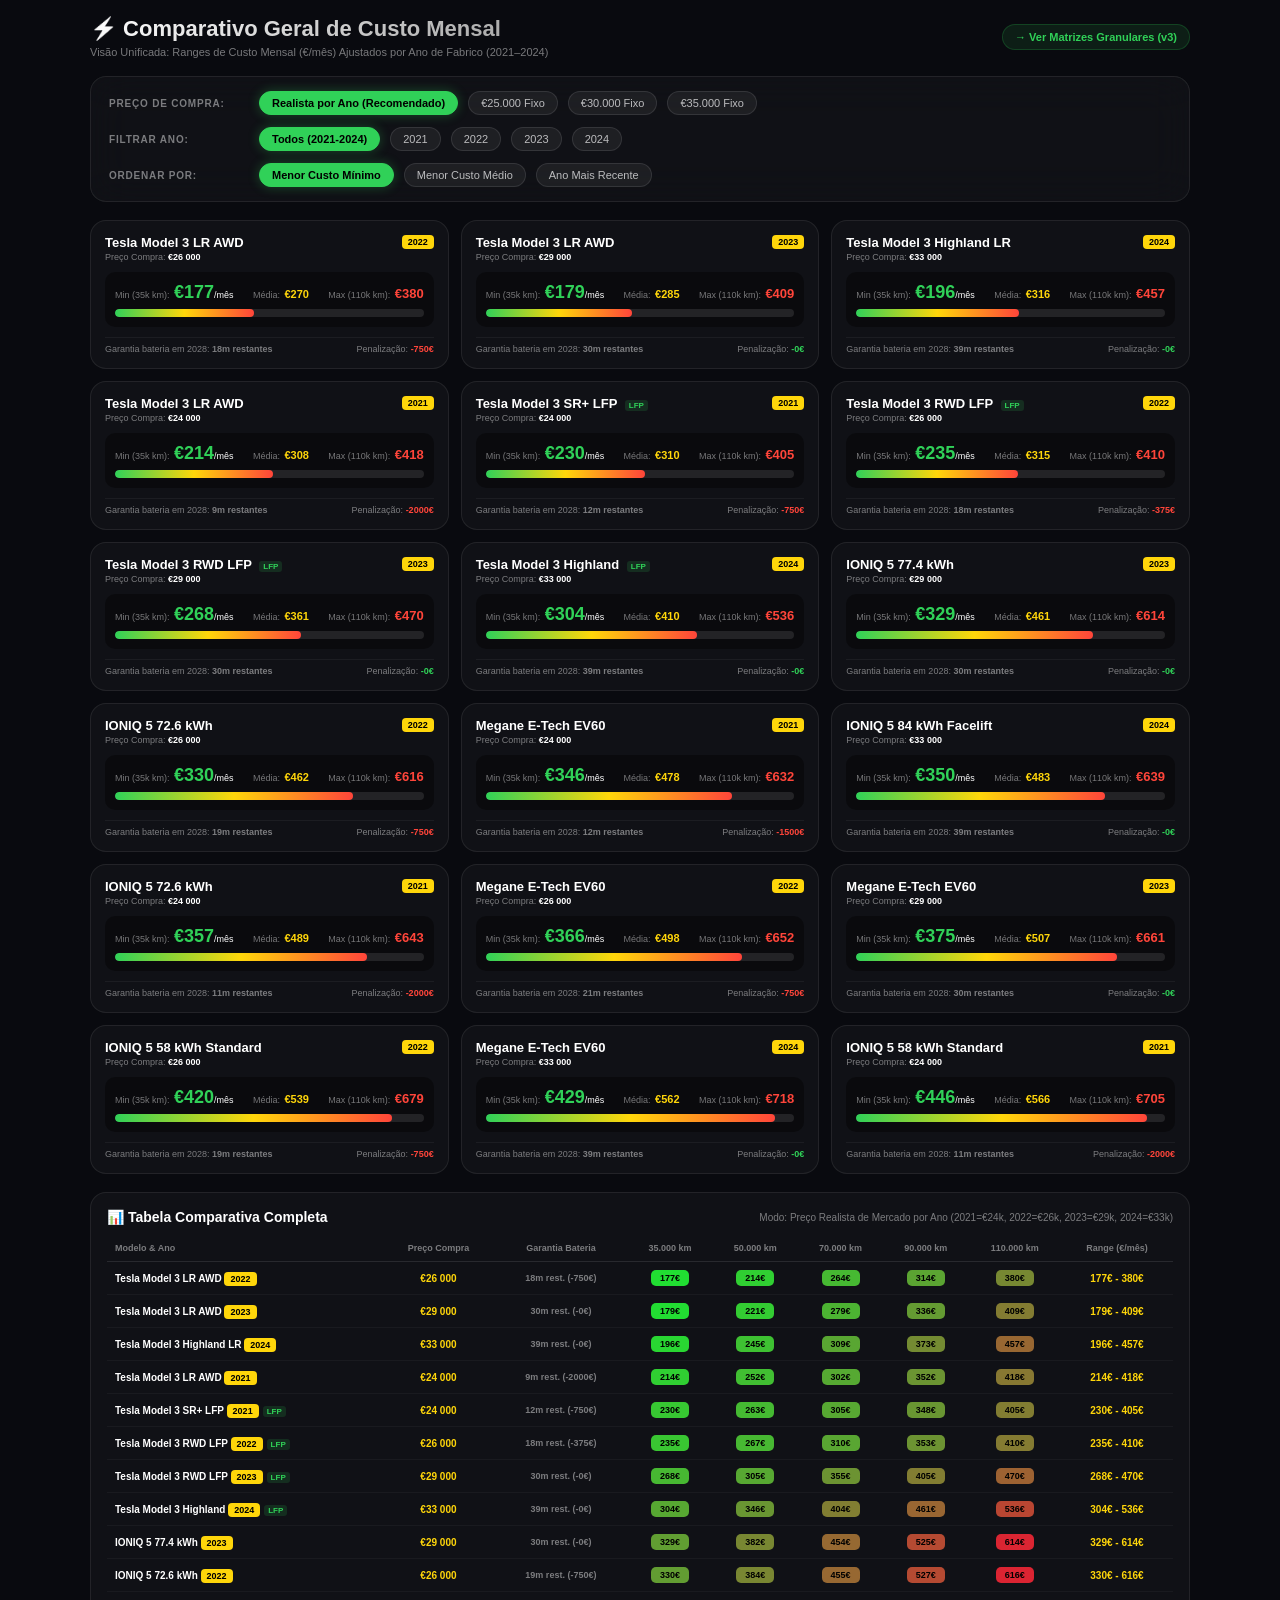
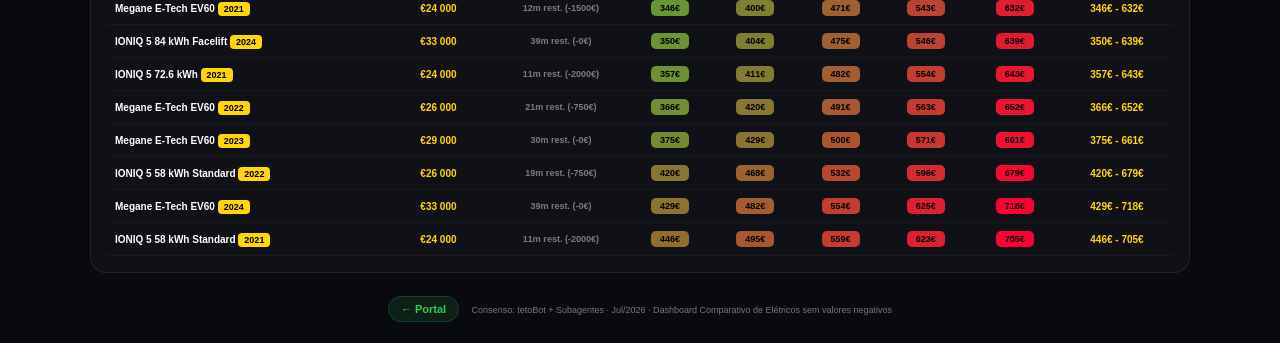
==== commit 0024fa80: "feat: refatoracao para engine.js e styles.css centralizados, e nova feature A Minha Garagem" ====
--- a/comparativo-custo-mensal.html
+++ b/comparativo-custo-mensal.html
@@ -4,129 +4,14 @@
 <meta charset="UTF-8">
 <meta name="viewport" content="width=device-width,initial-scale=1">
 <title>Comparativo Geral — Custo Mensal de Elétricos</title>
+<link rel="stylesheet" href="styles.css">
 
 <style>
-:root {
-  --bg: #090a0f;
-  --card-bg: rgba(255, 255, 255, 0.04);
-  --card-border: rgba(255, 255, 255, 0.08);
-  --accent: #30d158;
-  --text: #ffffff;
-  --text-muted: rgba(255, 255, 255, 0.5);
-}
-
-* { margin: 0; padding: 0; box-sizing: border-box; }
-
-body {
-  background: var(--bg);
-  font-family: -apple-system, BlinkMacSystemFont, "Segoe UI", Roboto, sans-serif;
-  color: var(--text);
-  padding: 16px;
-  display: flex;
-  flex-direction: column;
-  align-items: center;
-  gap: 18px;
-}
-
-header {
-  text-align: center;
-  max-width: 900px;
-}
-
-h1 {
-  font-size: 22px;
-  font-weight: 800;
-  background: linear-gradient(135deg, #fff 0%, #a1a1a1 100%);
-  -webkit-background-clip: text;
-  -webkit-text-fill-color: transparent;
-  margin-bottom: 4px;
-}
-
-.sub {
-  font-size: 11px;
-  color: var(--text-muted);
-}
-
-.top-bar {
-  display: flex;
-  justify-content: space-between;
-  align-items: center;
-  width: 100%;
-  max-width: 1100px;
-  flex-wrap: wrap;
-  gap: 10px;
-}
-
-.nav-link {
-  color: var(--accent);
-  text-decoration: none;
-  font-size: 11px;
-  font-weight: 600;
-  background: rgba(48, 209, 88, 0.1);
-  border: 1px solid rgba(48, 209, 88, 0.2);
-  padding: 6px 12px;
-  border-radius: 20px;
-  transition: all 0.2s ease;
-}
-
-.nav-link:hover {
-  background: rgba(48, 209, 88, 0.2);
-  box-shadow: 0 0 12px rgba(48, 209, 88, 0.3);
-}
-
-.controls-card {
-  background: var(--card-bg);
-  border: 1px solid var(--card-border);
-  backdrop-filter: blur(20px);
-  border-radius: 16px;
-  padding: 14px 18px;
-  width: 100%;
-  max-width: 1100px;
-  display: flex;
-  flex-direction: column;
-  gap: 12px;
-}
-
-.control-group {
-  display: flex;
-  align-items: center;
-  gap: 10px;
-  flex-wrap: wrap;
-}
-
-.control-label {
-  font-size: 10px;
-  text-transform: uppercase;
-  letter-spacing: 0.8px;
-  color: var(--text-muted);
-  font-weight: 700;
-  min-width: 140px;
-}
-
-.btn-pill {
-  background: rgba(255, 255, 255, 0.06);
-  border: 1px solid rgba(255, 255, 255, 0.1);
-  color: rgba(255, 255, 255, 0.7);
-  padding: 5px 12px;
-  border-radius: 20px;
-  font-size: 11px;
-  cursor: pointer;
-  font-weight: 500;
-  transition: all 0.2s ease;
-}
-
-.btn-pill:hover {
-  background: rgba(255, 255, 255, 0.15);
-  color: #fff;
-}
-
-.btn-pill.active {
-  background: var(--accent);
-  color: #000;
-  border-color: var(--accent);
-  font-weight: 700;
-  box-shadow: 0 0 12px rgba(48, 209, 88, 0.3);
-}
+/* Page-specific */
+:root { --bg: #090a0f; }
+header { max-width: 900px; }
+.top-bar { max-width: 1100px; }
+.controls-card { max-width: 1100px; }
 
 .grid-summary {
   display: grid;
@@ -148,7 +33,6 @@
   overflow: hidden;
   transition: transform 0.2s ease, border-color 0.2s ease;
 }
-
 .model-card:hover {
   transform: translateY(-2px);
   border-color: rgba(255, 255, 255, 0.2);
@@ -159,151 +43,57 @@
   justify-content: space-between;
   align-items: flex-start;
 }
-
-.model-title {
-  font-size: 13px;
-  font-weight: 700;
-}
-
-.year-badge {
-  font-size: 9px;
-  font-weight: 800;
-  background: #ffd60a;
-  color: #000;
-  padding: 2px 6px;
-  border-radius: 4px;
-}
-
+.model-title { font-size: 13px; font-weight: 700; }
 .price-tag {
-  font-size: 10px;
-  color: rgba(255,255,255,0.6);
-  background: rgba(255,255,255,0.08);
-  padding: 2px 6px;
-  border-radius: 4px;
-  font-weight: 600;
+  font-size: 10px; color: rgba(255,255,255,0.6);
+  background: rgba(255,255,255,0.08); padding: 2px 6px;
+  border-radius: 4px; font-weight: 600;
 }
 
 .range-box {
   background: rgba(0, 0, 0, 0.4);
-  border-radius: 10px;
-  padding: 10px;
-  display: flex;
-  flex-direction: column;
-  gap: 6px;
-}
-
+  border-radius: 10px; padding: 10px;
+  display: flex; flex-direction: column; gap: 6px;
+}
 .range-values {
-  display: flex;
-  justify-content: space-between;
-  align-items: baseline;
-}
-
+  display: flex; justify-content: space-between; align-items: baseline;
+}
 .val-min { color: #30d158; font-weight: 800; font-size: 18px; }
 .val-mid { color: #ffd60a; font-size: 11px; font-weight: 600; }
 .val-max { color: #ff453a; font-weight: 700; font-size: 13px; }
 
 .bar-track {
-  height: 8px;
-  background: rgba(255, 255, 255, 0.1);
-  border-radius: 4px;
-  position: relative;
-  overflow: hidden;
-}
-
+  height: 8px; background: rgba(255, 255, 255, 0.1);
+  border-radius: 4px; position: relative; overflow: hidden;
+}
 .bar-fill {
-  height: 100%;
-  border-radius: 4px;
+  height: 100%; border-radius: 4px;
   background: linear-gradient(90deg, #30d158 0%, #ffd60a 50%, #ff453a 100%);
 }
 
 .card-meta {
-  display: flex;
-  justify-content: space-between;
-  font-size: 9px;
-  color: var(--text-muted);
+  display: flex; justify-content: space-between;
+  font-size: 9px; color: var(--text-muted);
   border-top: 1px solid rgba(255, 255, 255, 0.05);
   padding-top: 6px;
 }
 
 .master-table-card {
-  background: var(--card-bg);
-  border: 1px solid var(--card-border);
-  border-radius: 16px;
-  padding: 16px;
-  width: 100%;
-  max-width: 1100px;
-  overflow-x: auto;
-}
-
+  background: var(--card-bg); border: 1px solid var(--card-border);
+  border-radius: 16px; padding: 16px; width: 100%;
+  max-width: 1100px; overflow-x: auto;
+}
 .master-table-card h2 {
-  font-size: 14px;
-  font-weight: 700;
-  margin-bottom: 10px;
-  display: flex;
-  justify-content: space-between;
-  align-items: center;
-}
-
-table {
-  width: 100%;
-  border-collapse: collapse;
-  font-size: 10px;
-  min-width: 750px;
-}
-
-th {
-  color: var(--text-muted);
-  padding: 8px;
-  border-bottom: 1px solid rgba(255, 255, 255, 0.1);
-  text-align: center;
-  font-weight: 600;
-  font-size: 9px;
-}
-
-th:first-child { text-align: left; }
-
-td {
-  padding: 8px;
-  text-align: center;
-  border-bottom: 1px solid rgba(255, 255, 255, 0.04);
-  font-weight: 600;
-}
-
-td:first-child {
-  text-align: left;
-  font-weight: 700;
-  color: #fff;
-}
-
-.badge-lfp {
-  font-size: 8px;
-  background: rgba(48, 209, 88, 0.15);
-  color: #30d158;
-  padding: 1px 4px;
-  border-radius: 3px;
-  margin-left: 4px;
-}
-
-.cell-pill {
-  display: inline-block;
-  padding: 3px 8px;
-  border-radius: 6px;
-  font-weight: 700;
-  min-width: 48px;
-}
-
-.cell-na {
-  color: rgba(255, 255, 255, 0.25);
-  font-style: italic;
-  font-size: 9px;
-}
-
-footer {
-  font-size: 9px;
-  color: var(--text-muted);
-  text-align: center;
-  padding: 12px;
-}
+  font-size: 14px; font-weight: 700; margin-bottom: 10px;
+  display: flex; justify-content: space-between; align-items: center;
+}
+
+table { font-size: 10px; min-width: 750px; }
+th { padding: 8px; font-size: 9px; }
+td { padding: 8px; font-weight: 600; }
+td:first-child { text-align: left; font-weight: 700; color: #fff; }
+
+body { gap: 18px; }
 </style>
 </head>
 <body>
@@ -318,23 +108,23 @@
 
 <!-- Controlos de Filtro e Modo de Preço -->
 <div class="controls-card">
-  <div class="control-group">
-    <span class="control-label">Preço de Compra:</span>
+  <div class="control-row">
+    <span class="control-label" style="min-width:140px">Preço de Compra:</span>
     <button class="btn-pill active" onclick="setPriceMode('realistic', this)">Realista por Ano (Recomendado)</button>
     <button class="btn-pill" onclick="setPriceMode(25000, this)">€25.000 Fixo</button>
     <button class="btn-pill" onclick="setPriceMode(30000, this)">€30.000 Fixo</button>
     <button class="btn-pill" onclick="setPriceMode(35000, this)">€35.000 Fixo</button>
   </div>
-  <div class="control-group">
-    <span class="control-label">Filtrar Ano:</span>
+  <div class="control-row">
+    <span class="control-label" style="min-width:140px">Filtrar Ano:</span>
     <button class="btn-pill active" onclick="setFilterYear('all', this)">Todos (2021-2024)</button>
     <button class="btn-pill" onclick="setFilterYear('2021', this)">2021</button>
     <button class="btn-pill" onclick="setFilterYear('2022', this)">2022</button>
     <button class="btn-pill" onclick="setFilterYear('2023', this)">2023</button>
     <button class="btn-pill" onclick="setFilterYear('2024', this)">2024</button>
   </div>
-  <div class="control-group">
-    <span class="control-label">Ordenar por:</span>
+  <div class="control-row">
+    <span class="control-label" style="min-width:140px">Ordenar por:</span>
     <button class="btn-pill active" onclick="setSortMode('min_cost', this)">Menor Custo Mínimo</button>
     <button class="btn-pill" onclick="setSortMode('avg_cost', this)">Menor Custo Médio</button>
     <button class="btn-pill" onclick="setSortMode('year_desc', this)">Ano Mais Recente</button>
@@ -366,174 +156,29 @@
   </table>
 </div>
 
-<footer>Consenso: tetoBot + Subagentes &middot; Jul/2026 &middot; Dashboard Comparativo de Elétricos sem valores negativos</footer>
-
+<footer>
+  <a href="index.html" class="nav-link" style="margin-right:10px">&larr; Portal</a>
+  Consenso: tetoBot + Subagentes &middot; Jul/2026 &middot; Dashboard Comparativo de Elétricos sem valores negativos
+</footer>
+
+<script src="engine.js"></script>
 <script>
 (function(){
 'use strict';
-
-var M = 28;
-var TKM = 21000;
-var LFPR = 0.5;
-
-var WS = [
-    {m: 24, p: 0},
-    {m: 18, p: 750},
-    {m: 12, p: 1500},
-    {m: 6,  p: 2000},
-    {m: 0,  p: 2500},
-    {m: -999, p: 3000}
-];
-
-// Preços de Compra Típicos/Realistas de Mercado em Agosto de 2026 por Ano de Fabrico
-var REALISTIC_PRICES = {
-    2021: 24000,
-    2022: 26000,
-    2023: 29000,
-    2024: 33000
-};
-
-var CARS = [
-    // TESLA MODEL 3 SR / RWD (LFP)
-    {
-        id: 'tesla_m3_2021', name: 'Tesla Model 3 SR+ LFP', year: 2021, brand: 'tesla', lfp: true,
-        ry: 2021, rm: 12, wy: 8, wk: 192000, b35: 18300, step: 300, jump: 400
-    },
-    {
-        id: 'tesla_m3_2022', name: 'Tesla Model 3 RWD LFP', year: 2022, brand: 'tesla', lfp: true,
-        ry: 2022, rm: 6, wy: 8, wk: 192000, b35: 19800, step: 300, jump: 400
-    },
-    {
-        id: 'tesla_m3_2023', name: 'Tesla Model 3 RWD LFP', year: 2023, brand: 'tesla', lfp: true,
-        ry: 2023, rm: 6, wy: 8, wk: 192000, b35: 21500, step: 350, jump: 400
-    },
-    {
-        id: 'tesla_m3_2024', name: 'Tesla Model 3 Highland RWD LFP', year: 2024, brand: 'tesla', lfp: true,
-        ry: 2024, rm: 3, wy: 8, wk: 192000, b35: 24500, step: 400, jump: 500
-    },
-
-    // TESLA MODEL 3 LONG RANGE AWD (NMC)
-    {
-        id: 'tesla_lr_2021', name: 'Tesla Model 3 LR AWD', year: 2021, brand: 'tesla_lr', lfp: false,
-        ry: 2021, rm: 9, wy: 8, wk: 192000, b35: 20000, step: 350, jump: 450
-    },
-    {
-        id: 'tesla_lr_2022', name: 'Tesla Model 3 LR AWD', year: 2022, brand: 'tesla_lr', lfp: false,
-        ry: 2022, rm: 6, wy: 8, wk: 192000, b35: 21800, step: 350, jump: 450
-    },
-    {
-        id: 'tesla_lr_2023', name: 'Tesla Model 3 LR AWD', year: 2023, brand: 'tesla_lr', lfp: false,
-        ry: 2023, rm: 6, wy: 8, wk: 192000, b35: 24000, step: 400, jump: 450
-    },
-    {
-        id: 'tesla_lr_2024', name: 'Tesla Model 3 Highland LR', year: 2024, brand: 'tesla_lr', lfp: false,
-        ry: 2024, rm: 3, wy: 8, wk: 192000, b35: 27500, step: 450, jump: 550
-    },
-
-    // IONIQ 5 58 kWh (STANDARD RANGE)
-    {
-        id: 'ioniq5_58_2021', name: 'IONIQ 5 58 kWh Standard', year: 2021, brand: 'ioniq5_58', lfp: false,
-        ry: 2021, rm: 11, wy: 8, wk: 160000, b35: 13500, step: 450, jump: 500
-    },
-    {
-        id: 'ioniq5_58_2022', name: 'IONIQ 5 58 kWh Standard', year: 2022, brand: 'ioniq5_58', lfp: false,
-        ry: 2022, rm: 7, wy: 8, wk: 160000, b35: 15000, step: 450, jump: 500
-    },
-
-    // IONIQ 5 LONG RANGE
-    {
-        id: 'ioniq5_2021', name: 'IONIQ 5 72.6 kWh', year: 2021, brand: 'ioniq5', lfp: false,
-        ry: 2021, rm: 11, wy: 8, wk: 160000, b35: 16000, step: 500, jump: 500
-    },
-    {
-        id: 'ioniq5_2022', name: 'IONIQ 5 72.6 kWh', year: 2022, brand: 'ioniq5', lfp: false,
-        ry: 2022, rm: 7, wy: 8, wk: 160000, b35: 17500, step: 500, jump: 500
-    },
-    {
-        id: 'ioniq5_2023', name: 'IONIQ 5 77.4 kWh', year: 2023, brand: 'ioniq5', lfp: false,
-        ry: 2023, rm: 6, wy: 8, wk: 160000, b35: 19800, step: 500, jump: 500
-    },
-    {
-        id: 'ioniq5_2024', name: 'IONIQ 5 84 kWh (Facelift)', year: 2024, brand: 'ioniq5', lfp: false,
-        ry: 2024, rm: 3, wy: 8, wk: 160000, b35: 23200, step: 500, jump: 600
-    },
-
-    // MEGANE E-TECH EV60
-    {
-        id: 'megane_2021', name: 'Megane E-Tech EV60', year: 2021, brand: 'megane', lfp: false,
-        ry: 2021, rm: 12, wy: 8, wk: 160000, b35: 15800, step: 500, jump: 500
-    },
-    {
-        id: 'megane_2022', name: 'Megane E-Tech EV60', year: 2022, brand: 'megane', lfp: false,
-        ry: 2022, rm: 9, wy: 8, wk: 160000, b35: 16500, step: 500, jump: 500
-    },
-    {
-        id: 'megane_2023', name: 'Megane E-Tech EV60', year: 2023, brand: 'megane', lfp: false,
-        ry: 2023, rm: 6, wy: 8, wk: 160000, b35: 18500, step: 500, jump: 500
-    },
-    {
-        id: 'megane_2024', name: 'Megane E-Tech EV60', year: 2024, brand: 'megane', lfp: false,
-        ry: 2024, rm: 3, wy: 8, wk: 160000, b35: 21000, step: 500, jump: 600
-    }
-];
+var E = CarEngine;
+var M = E.M, TKM = E.TKM;
+var CARS = E.CARS, REALISTIC_PRICES = E.REALISTIC_PRICES;
+var wMonths = E.wMonths, wPenalty = E.wPenalty;
+var aResale = E.aResale, moVal = E.moVal, col = E.col;
 
 var priceMode = 'realistic';
 var filterYear = 'all';
 var sortMode = 'min_cost';
 
-function wMonths(c) {
-    return (c.ry + c.wy - 2028) * 12 + (c.rm - 12);
-}
-
-function wPenalty(c) {
-    var m = wMonths(c);
-    var p = 3000;
-    for (var i = 0; i < WS.length; i++) {
-        if (m >= WS[i].m) { p = WS[i].p; break; }
-    }
-    if (c.lfp && p > 0) p = Math.round(p * LFPR);
-    return p;
-}
-
-function getBaseResale(c, k) {
-    var stepsCount = (k - 35) / 5;
-    var res = c.b35;
-    for (var i = 0; i < stepsCount; i++) {
-        var currentKm = 35 + i * 5;
-        var drop = c.step + (currentKm === 90 ? c.jump : 0);
-        res -= drop;
-    }
-    return res;
-}
-
-function aResale(c, k) {
-    var p = wPenalty(c);
-    var fkm = k * 1000 + TKM;
-    if (fkm > c.wk) {
-        var kp = 3000;
-        if (c.lfp) kp = Math.round(kp * LFPR);
-        p = Math.max(p, kp);
-    }
-    return Math.max(0, getBaseResale(c, k) - p);
-}
-
-// CUSTO MENSAL COM PROTEÇÃO CONTRA VALORES NEGATIVOS
-function moVal(price, resale) {
-    var diff = price - resale;
-    if (diff <= 0) return null; // Combinação irrealista
-    return Math.round(diff / M);
-}
-
-function col(v) {
-    if (v === null) return 'rgba(255,255,255,0.2)';
-    var t = Math.max(0, Math.min(1, (v - 100) / 600));
-    return 'rgb(' + Math.round(255 * t) + ',' + Math.round(255 * (1 - t)) + ',50)';
-}
-
 function computeMetrics(c) {
-    var p = (priceMode === 'realistic') ? REALISTIC_PRICES[c.year] : Number(priceMode);
+    var p = (priceMode === 'realistic') ? REALISTIC_PRICES[c.y] : Number(priceMode);
     var kms = [35, 50, 70, 90, 110];
-    
+
     var costs = kms.map(function(k){ return moVal(p, aResale(c, k)); });
     var validCosts = costs.filter(function(v){ return v !== null; });
 
@@ -541,13 +186,7 @@
     var max = validCosts.length ? Math.max.apply(null, validCosts) : null;
     var avg = validCosts.length ? Math.round(validCosts.reduce(function(a,b){return a+b;},0) / validCosts.length) : null;
 
-    return {
-        price: p,
-        costs: costs,
-        min: min,
-        max: max,
-        avg: avg
-    };
+    return { price: p, costs: costs, min: min, max: max, avg: avg };
 }
 
 window.setPriceMode = function(mode, btn) {
@@ -576,13 +215,13 @@
 }
 
 function renderDashboard() {
-    var label = (priceMode === 'realistic') 
+    var label = (priceMode === 'realistic')
         ? 'Modo: Preço Realista de Mercado por Ano (2021=€24k, 2022=€26k, 2023=€29k, 2024=€33k)'
         : 'Modo: Preço Fixo de Compra: €' + Number(priceMode).toLocaleString('pt-PT');
     document.getElementById('benchmarkLabel').textContent = label;
 
     var list = CARS.filter(function(c) {
-        return filterYear === 'all' || c.year.toString() === filterYear;
+        return filterYear === 'all' || c.y.toString() === filterYear;
     });
 
     var items = list.map(function(c) {
@@ -593,7 +232,7 @@
     items.sort(function(a, b) {
         if (sortMode === 'min_cost') return (a.metrics.min || 9999) - (b.metrics.min || 9999);
         if (sortMode === 'avg_cost') return (a.metrics.avg || 9999) - (b.metrics.avg || 9999);
-        if (sortMode === 'year_desc') return b.car.year - a.car.year;
+        if (sortMode === 'year_desc') return b.car.y - a.car.y;
         return 0;
     });
 
@@ -604,20 +243,18 @@
         var m = item.metrics;
         var pen = wPenalty(c);
         var wm = wMonths(c);
-
         var normFill = m.avg ? Math.max(5, Math.min(100, (m.avg / 600) * 100)) : 0;
 
         gridHtml += '<div class="model-card">';
         gridHtml += '<div class="card-header">';
         gridHtml += '<div>';
-        gridHtml += '<div class="model-title">' + c.name + (c.lfp ? ' <span class="badge-lfp">LFP</span>' : '') + '</div>';
+        gridHtml += '<div class="model-title">' + c.n + (c.lfp ? ' <span class="badge-lfp">LFP</span>' : '') + '</div>';
         gridHtml += '<div style="font-size:9px;color:var(--text-muted);margin-top:2px">Preço Compra: <b style="color:#fff">€' + m.price.toLocaleString('pt-PT') + '</b></div>';
         gridHtml += '</div>';
-        gridHtml += '<span class="year-badge">' + c.year + '</span>';
+        gridHtml += '<span class="year-badge">' + c.y + '</span>';
         gridHtml += '</div>';
 
-        gridHtml += '<div class="range-box">';
-        gridHtml += '<div class="range-values">';
+        gridHtml += '<div class="range-box"><div class="range-values">';
         if (m.min !== null) {
             gridHtml += '<div><span style="font-size:9px;color:var(--text-muted)">Min (35k km):</span> <span class="val-min">€' + m.min + '</span><span style="font-size:9px">/mês</span></div>';
             gridHtml += '<div><span style="font-size:9px;color:var(--text-muted)">Média:</span> <span class="val-mid">€' + m.avg + '</span></div>';
@@ -626,15 +263,13 @@
             gridHtml += '<div style="color:var(--text-muted);font-size:11px;font-style:italic">Preço de compra abaixo da revenda (Irrealista)</div>';
         }
         gridHtml += '</div>';
-
         gridHtml += '<div class="bar-track"><div class="bar-fill" style="width:' + normFill + '%"></div></div>';
         gridHtml += '</div>';
 
         gridHtml += '<div class="card-meta">';
         gridHtml += '<span>Garantia bateria em 2028: <b>' + (wm > 0 ? wm + 'm restantes' : 'Expirada') + '</b></span>';
         gridHtml += '<span>Penalização: <b style="color:' + (pen > 0 ? '#ff453a' : '#30d158') + '">-' + pen + '€</b></span>';
-        gridHtml += '</div>';
-        gridHtml += '</div>';
+        gridHtml += '</div></div>';
     });
     document.getElementById('gridApp').innerHTML = gridHtml;
 
@@ -647,7 +282,7 @@
         var pen = wPenalty(c);
 
         tableHtml += '<tr>';
-        tableHtml += '<td>' + c.name + ' <span class="year-badge">' + c.year + '</span>' + (c.lfp ? '<span class="badge-lfp">LFP</span>' : '') + '</td>';
+        tableHtml += '<td>' + c.n + ' <span class="year-badge">' + c.y + '</span>' + (c.lfp ? '<span class="badge-lfp">LFP</span>' : '') + '</td>';
         tableHtml += '<td style="color:#ffd60a">€' + m.price.toLocaleString('pt-PT') + '</td>';
         tableHtml += '<td style="font-size:9px;color:var(--text-muted)">' + (wm > 0 ? wm + 'm rest. (-' + pen + '€)' : 'Expirada (-' + pen + '€)') + '</td>';
 
--- a/styles.css
+++ b/styles.css
@@ -0,0 +1,435 @@
+/**
+ * styles.css — CSS Base Partilhado v4.0
+ * Estilos comuns a todos os dashboards de desvalorização.
+ * Cada HTML mantém um <style> local com estilos específicos da sua visualização.
+ */
+
+/* ============ CSS VARIABLES ============ */
+:root {
+  --bg: #06070a;
+  --card-bg: rgba(255, 255, 255, 0.03);
+  --card-border: rgba(255, 255, 255, 0.08);
+  --text: #ffffff;
+  --text-muted: rgba(255, 255, 255, 0.45);
+  --accent: #30d158;
+}
+
+/* ============ RESET & BASE ============ */
+* { margin: 0; padding: 0; box-sizing: border-box; }
+
+body {
+  background: var(--bg);
+  font-family: -apple-system, BlinkMacSystemFont, "Segoe UI", Roboto, sans-serif;
+  color: var(--text);
+  padding: 16px;
+  display: flex;
+  flex-direction: column;
+  align-items: center;
+  gap: 16px;
+}
+
+/* ============ TYPOGRAPHY ============ */
+header { text-align: center; }
+
+h1 {
+  font-size: 22px;
+  font-weight: 800;
+  background: linear-gradient(135deg, #ffffff 0%, #a1a1a1 100%);
+  -webkit-background-clip: text;
+  -webkit-text-fill-color: transparent;
+  margin-bottom: 4px;
+}
+
+.sub {
+  font-size: 11px;
+  color: var(--text-muted);
+}
+
+footer {
+  font-size: 9px;
+  color: var(--text-muted);
+  text-align: center;
+  padding: 12px;
+}
+
+/* ============ TOP BAR & NAVIGATION ============ */
+.top-bar {
+  display: flex;
+  justify-content: space-between;
+  align-items: center;
+  width: 100%;
+  max-width: 1400px;
+  flex-wrap: wrap;
+  gap: 10px;
+}
+
+.nav-links-row {
+  display: flex;
+  gap: 8px;
+  flex-wrap: wrap;
+}
+
+.nav-link {
+  color: var(--accent);
+  text-decoration: none;
+  font-size: 11px;
+  font-weight: 600;
+  background: rgba(48, 209, 88, 0.1);
+  border: 1px solid rgba(48, 209, 88, 0.2);
+  padding: 6px 12px;
+  border-radius: 20px;
+  transition: all 0.2s ease;
+}
+
+.nav-link:hover {
+  background: rgba(48, 209, 88, 0.2);
+  box-shadow: 0 0 12px rgba(48, 209, 88, 0.3);
+}
+
+/* ============ BUTTONS ============ */
+.btn-pill,
+.filter-btn {
+  background: rgba(255, 255, 255, 0.06);
+  border: 1px solid rgba(255, 255, 255, 0.1);
+  color: rgba(255, 255, 255, 0.7);
+  padding: 5px 12px;
+  border-radius: 20px;
+  font-size: 11px;
+  cursor: pointer;
+  font-weight: 500;
+  transition: all 0.2s ease;
+}
+
+.btn-pill:hover,
+.filter-btn:hover {
+  background: rgba(255, 255, 255, 0.15);
+  color: #fff;
+}
+
+.btn-pill.active,
+.filter-btn.active {
+  background: var(--accent);
+  color: #000;
+  border-color: var(--accent);
+  font-weight: 700;
+  box-shadow: 0 0 12px rgba(48, 209, 88, 0.3);
+}
+
+/* ============ CONTROLS PANEL ============ */
+.controls-card {
+  background: var(--card-bg);
+  border: 1px solid var(--card-border);
+  backdrop-filter: blur(20px);
+  border-radius: 16px;
+  padding: 14px 18px;
+  width: 100%;
+  max-width: 1200px;
+  display: flex;
+  flex-direction: column;
+  gap: 12px;
+}
+
+.control-row,
+.filter-row {
+  display: flex;
+  align-items: center;
+  gap: 10px;
+  flex-wrap: wrap;
+}
+
+.control-label,
+.filter-label {
+  font-size: 10px;
+  text-transform: uppercase;
+  letter-spacing: 0.8px;
+  color: var(--text-muted);
+  font-weight: 700;
+  min-width: 130px;
+}
+
+/* ============ FORM ELEMENTS ============ */
+select, input[type="number"] {
+  background: rgba(0, 0, 0, 0.6);
+  border: 1px solid rgba(255, 255, 255, 0.15);
+  color: #fff;
+  padding: 5px 10px;
+  border-radius: 8px;
+  font-size: 11px;
+  font-weight: 600;
+  outline: none;
+}
+
+select:focus, input[type="number"]:focus {
+  border-color: var(--accent);
+}
+
+/* ============ CARDS ============ */
+.glass-card {
+  background: var(--card-bg);
+  border: 1px solid var(--card-border);
+  backdrop-filter: blur(24px);
+  border-radius: 16px;
+  padding: 16px;
+  width: 100%;
+  overflow-x: auto;
+}
+
+/* ============ TABLE BASE ============ */
+table {
+  width: 100%;
+  border-collapse: collapse;
+  font-size: 9px;
+}
+
+th {
+  color: var(--text-muted);
+  padding: 6px 4px;
+  border-bottom: 1px solid rgba(255, 255, 255, 0.1);
+  text-align: center;
+  font-size: 9px;
+  font-weight: 600;
+}
+
+th:first-child { text-align: left; }
+
+td {
+  padding: 5px 3px;
+  text-align: center;
+  border-bottom: 1px solid rgba(255, 255, 255, 0.04);
+  font-weight: 600;
+}
+
+/* ============ CELL STYLES ============ */
+.cell-pill {
+  display: inline-block;
+  padding: 3px 6px;
+  border-radius: 5px;
+  font-weight: 700;
+  font-size: 9px;
+  min-width: 38px;
+}
+
+.cell-na {
+  color: rgba(255, 255, 255, 0.2);
+  font-style: italic;
+  font-size: 9px;
+}
+
+/* ============ BRAND INDICATOR BADGES ============ */
+.model-indicator {
+  display: inline-flex;
+  align-items: center;
+  gap: 6px;
+  font-size: 11px;
+  font-weight: 700;
+  padding: 3px 8px;
+  border-radius: 6px;
+}
+
+.ind-tesla {
+  background: rgba(255, 59, 48, 0.15);
+  border: 1px solid rgba(255, 59, 48, 0.3);
+  color: #ff453a;
+}
+.ind-tesla_lr {
+  background: rgba(255, 159, 10, 0.15);
+  border: 1px solid rgba(255, 159, 10, 0.3);
+  color: #ff9f0a;
+}
+.ind-ioniq {
+  background: rgba(50, 173, 230, 0.15);
+  border: 1px solid rgba(50, 173, 230, 0.3);
+  color: #64d2ff;
+}
+.ind-ioniq5_58 {
+  background: rgba(90, 200, 250, 0.15);
+  border: 1px solid rgba(90, 200, 250, 0.3);
+  color: #5ac8fa;
+}
+.ind-megane {
+  background: rgba(175, 82, 222, 0.15);
+  border: 1px solid rgba(175, 82, 222, 0.3);
+  color: #d070ff;
+}
+
+/* ============ BRAND DOTS (luminosos) ============ */
+.dot {
+  width: 7px;
+  height: 7px;
+  border-radius: 50%;
+  display: inline-block;
+}
+.dot-tesla     { background: #ff3b30; box-shadow: 0 0 6px #ff3b30; }
+.dot-tesla_lr  { background: #ff9f0a; box-shadow: 0 0 6px #ff9f0a; }
+.dot-ioniq     { background: #32ade6; box-shadow: 0 0 6px #32ade6; }
+.dot-ioniq5_58 { background: #5ac8fa; box-shadow: 0 0 6px #5ac8fa; }
+.dot-megane    { background: #af52de; box-shadow: 0 0 6px #af52de; }
+
+/* ============ BRAND BADGE PILLS ============ */
+.badge-car,
+.brand-badge {
+  display: inline-flex;
+  align-items: center;
+  gap: 5px;
+  font-size: 10px;
+  font-weight: 700;
+  padding: 2px 6px;
+  border-radius: 4px;
+  white-space: nowrap;
+}
+.b-tesla     { background: rgba(255, 69, 58, 0.15); color: #ff453a; border: 1px solid rgba(255, 69, 58, 0.3); }
+.b-tesla_lr  { background: rgba(255, 159, 10, 0.15); color: #ff9f0a; border: 1px solid rgba(255, 159, 10, 0.3); }
+.b-ioniq     { background: rgba(100, 210, 255, 0.15); color: #64d2ff; border: 1px solid rgba(100, 210, 255, 0.3); }
+.b-ioniq5_58 { background: rgba(90, 200, 250, 0.15); color: #5ac8fa; border: 1px solid rgba(90, 200, 250, 0.3); }
+.b-megane    { background: rgba(208, 112, 255, 0.15); color: #d070ff; border: 1px solid rgba(208, 112, 255, 0.3); }
+
+/* ============ BRAND BORDER TOP (for cards) ============ */
+.border-tesla     { border-top: 3px solid #ff3b30; }
+.border-tesla_lr  { border-top: 3px solid #ff9f0a; }
+.border-ioniq     { border-top: 3px solid #32ade6; }
+.border-ioniq5_58 { border-top: 3px solid #5ac8fa; }
+.border-megane    { border-top: 3px solid #af52de; }
+
+/* ============ BRAND TEXT COLORS ============ */
+.c-tesla     { color: #ff453a; }
+.c-tesla_lr  { color: #ff9f0a; }
+.c-ioniq     { color: #64d2ff; }
+.c-ioniq5_58 { color: #5ac8fa; }
+.c-megane    { color: #d070ff; }
+
+/* ============ WARRANTY BADGES ============ */
+.w-badge-pill {
+  font-size: 8px;
+  font-weight: 800;
+  padding: 1px 4px;
+  border-radius: 3px;
+}
+.w-exp { color: #ff453a; background: rgba(255,69,58,0.2);   border: 1px solid rgba(255,69,58,0.4); }
+.w-6m  { color: #ff3b30; background: rgba(255,59,48,0.18);  border: 1px solid rgba(255,59,48,0.35); }
+.w-12m { color: #ff9f0a; background: rgba(255,159,10,0.18); border: 1px solid rgba(255,159,10,0.35); }
+.w-18m { color: #ffd60a; background: rgba(255,214,10,0.18); border: 1px solid rgba(255,214,10,0.35); }
+.w-ok  { color: #30d158; background: rgba(48,209,88,0.15);  border: 1px solid rgba(48,209,88,0.3); }
+
+/* ============ YEAR BADGE ============ */
+.year-badge,
+.tag {
+  font-size: 9px;
+  font-weight: 800;
+  background: #ffd60a;
+  color: #000;
+  padding: 2px 6px;
+  border-radius: 4px;
+}
+
+/* ============ LFP BADGE ============ */
+.badge-lfp,
+.lfp {
+  font-size: 8px;
+  background: rgba(48, 209, 88, 0.15);
+  color: #30d158;
+  padding: 1px 4px;
+  border-radius: 3px;
+  margin-left: 4px;
+}
+
+/* ============ GARAGE UI & HIGHLIGHT ============ */
+.garage-section {
+  width: 100%;
+  max-width: 1200px;
+  margin-top: 10px;
+  display: flex;
+  flex-direction: column;
+  gap: 16px;
+}
+.garage-form-card {
+  background: linear-gradient(135deg, rgba(50, 173, 230, 0.08) 0%, rgba(0, 0, 0, 0.5) 100%);
+  border: 1px solid rgba(50, 173, 230, 0.3);
+  backdrop-filter: blur(20px);
+  border-radius: 16px;
+  padding: 18px;
+  display: flex;
+  flex-wrap: wrap;
+  align-items: end;
+  gap: 14px;
+}
+.garage-grid {
+  display: grid;
+  grid-template-columns: repeat(auto-fit, minmax(280px, 1fr));
+  gap: 16px;
+  width: 100%;
+}
+.garage-card {
+  background: var(--card-bg);
+  border: 1px solid var(--card-border);
+  backdrop-filter: blur(24px);
+  border-radius: 16px;
+  padding: 16px;
+  display: flex;
+  flex-direction: column;
+  gap: 10px;
+  position: relative;
+}
+.garage-card-title {
+  font-size: 14px;
+  font-weight: 800;
+  display: flex;
+  justify-content: space-between;
+  align-items: center;
+}
+.garage-card-details {
+  font-size: 11px;
+  color: var(--text-muted);
+  display: flex;
+  flex-direction: column;
+  gap: 4px;
+}
+.garage-card-cost {
+  font-size: 24px;
+  font-weight: 900;
+  color: #30d158;
+  margin-top: 4px;
+}
+.btn-remove {
+  background: rgba(255, 69, 58, 0.15);
+  color: #ff453a;
+  border: 1px solid rgba(255, 69, 58, 0.3);
+  padding: 4px 10px;
+  border-radius: 6px;
+  font-size: 9px;
+  font-weight: 800;
+  cursor: pointer;
+  transition: all 0.2s;
+}
+.btn-remove:hover {
+  background: rgba(255, 69, 58, 0.3);
+}
+.btn-blue {
+  background: linear-gradient(135deg, #32ade6 0%, #007aff 100%);
+  color: #fff;
+  border: none;
+  padding: 8px 16px;
+  border-radius: 8px;
+  font-size: 11px;
+  font-weight: 800;
+  cursor: pointer;
+  height: 32px;
+  display: flex;
+  align-items: center;
+}
+
+/* CLASSE DE HIGHLIGHT MÚLTIPLO NA MEGA MATRIZ */
+.cell-garage-highlight {
+  position: relative;
+  z-index: 90;
+  border: 2px solid #32ade6 !important;
+  box-shadow: 0 0 20px rgba(50, 173, 230, 0.8), inset 0 0 10px rgba(50, 173, 230, 0.5) !important;
+  transform: scale(1.25) !important;
+  font-size: 11px !important;
+  font-weight: 900 !important;
+  animation: pulseBlue 2s infinite ease-in-out;
+}
+@keyframes pulseBlue {
+  0% { transform: scale(1.2); box-shadow: 0 0 15px rgba(50,173,230,0.6); }
+  50% { transform: scale(1.35); box-shadow: 0 0 25px rgba(50,173,230,0.9), 0 0 40px rgba(50,173,230,0.4); }
+  100% { transform: scale(1.2); box-shadow: 0 0 15px rgba(50,173,230,0.6); }
+}
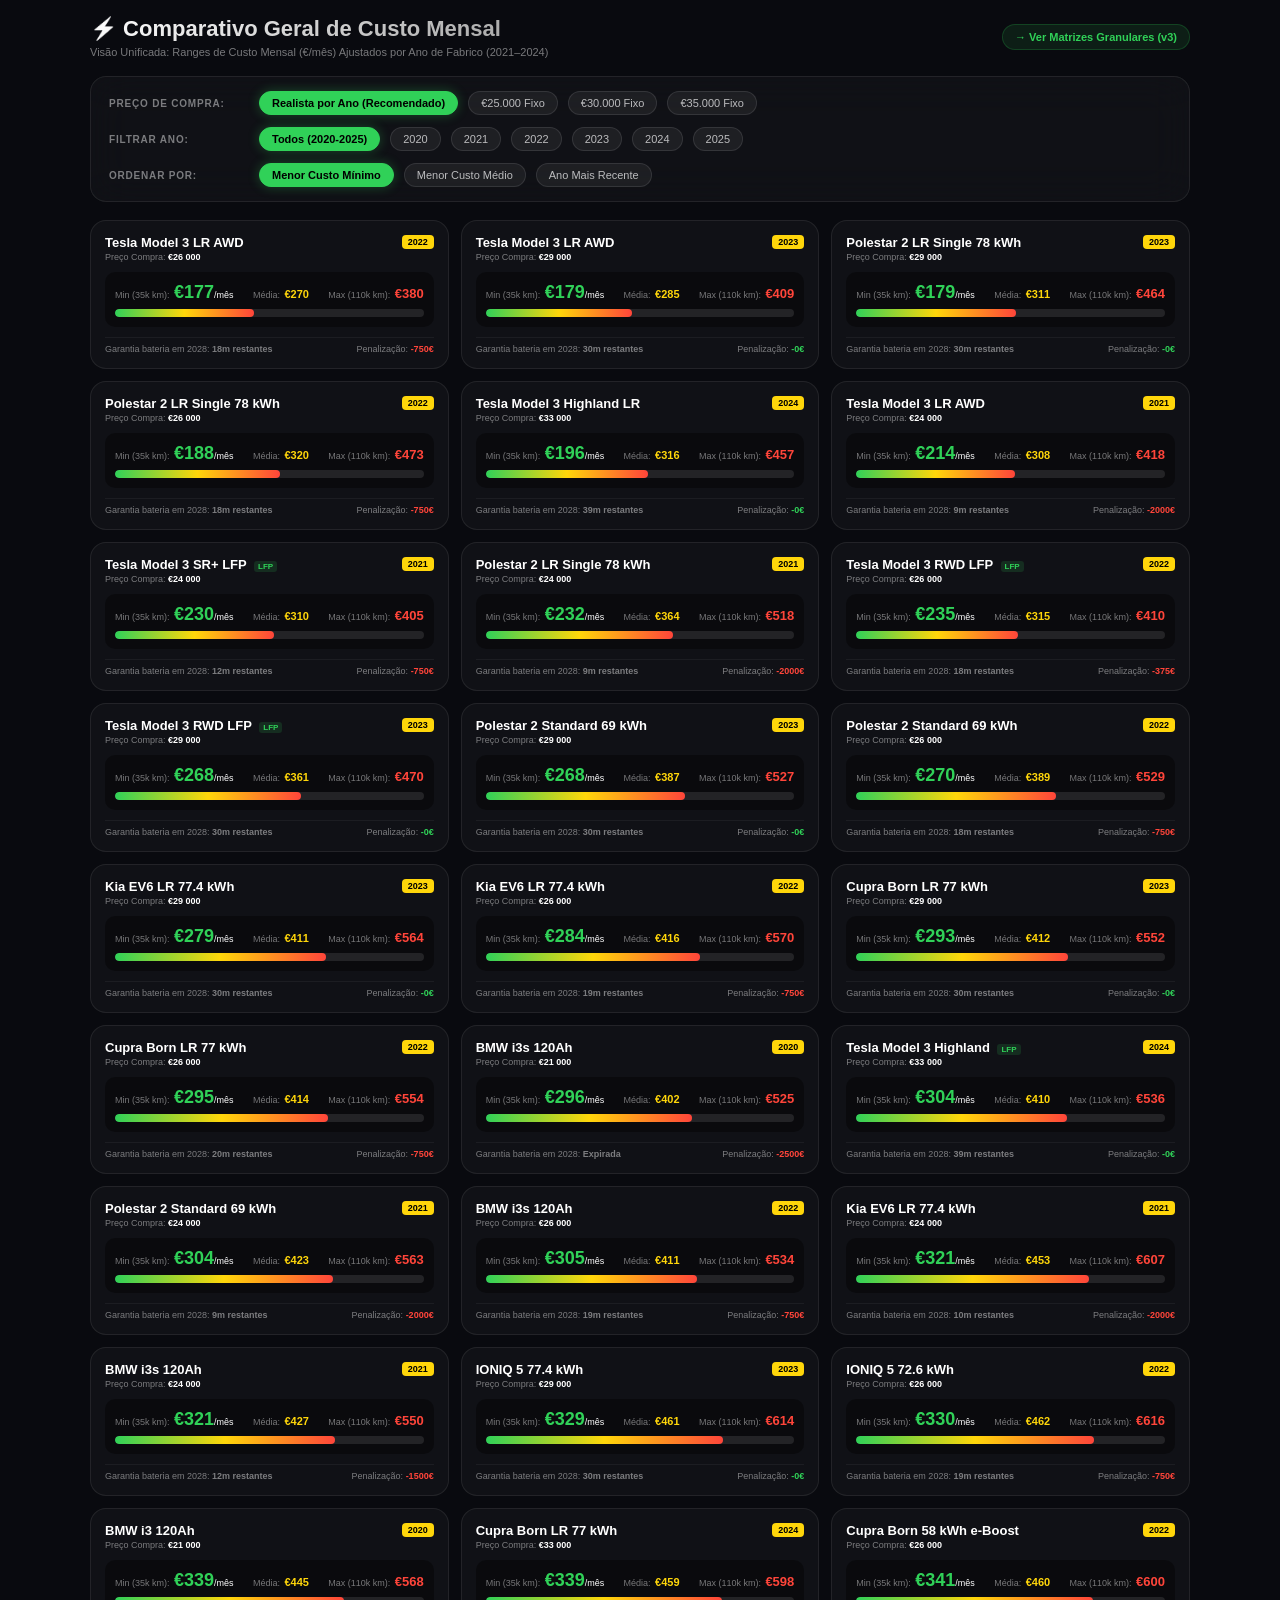
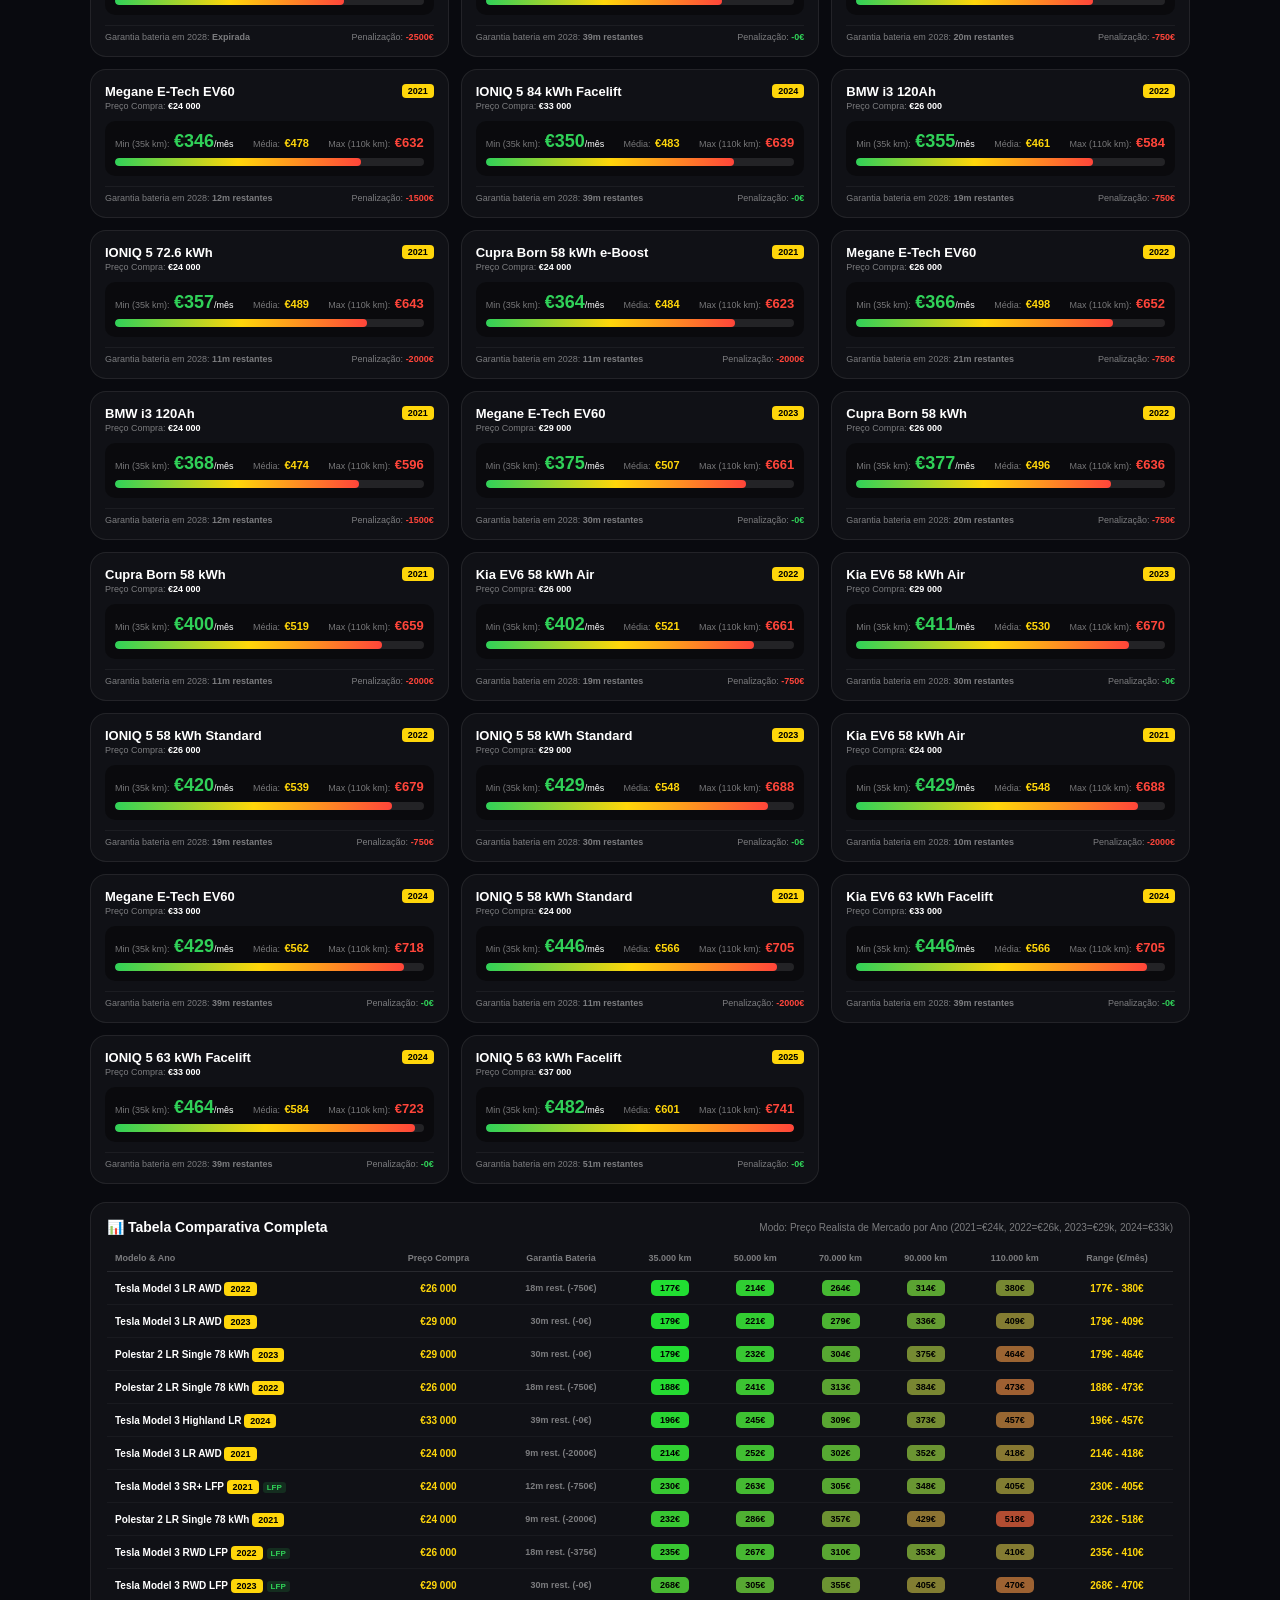
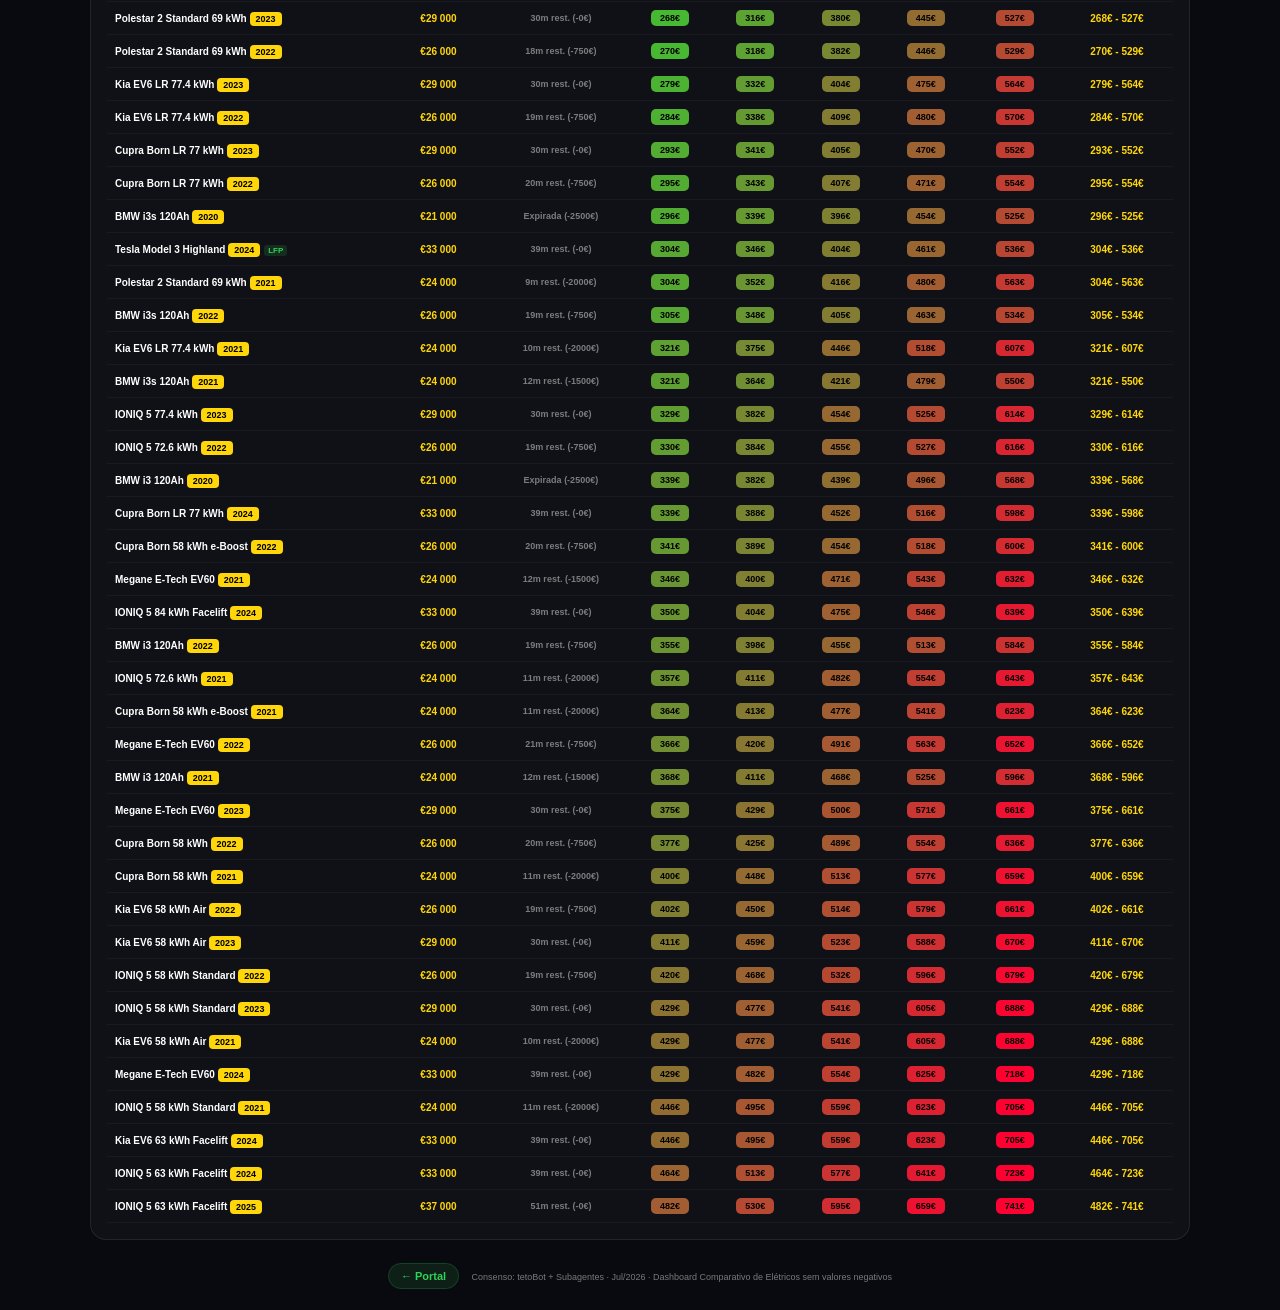
==== commit ffd6bf8f: "feat: v5.0 expansao para 47 variantes (BMW, Kia, Polestar, Cupra, IONIQ 5) com imagens e novas cores" ====
--- a/comparativo-custo-mensal.html
+++ b/comparativo-custo-mensal.html
@@ -117,11 +117,13 @@
   </div>
   <div class="control-row">
     <span class="control-label" style="min-width:140px">Filtrar Ano:</span>
-    <button class="btn-pill active" onclick="setFilterYear('all', this)">Todos (2021-2024)</button>
+    <button class="btn-pill active" onclick="setFilterYear('all', this)">Todos (2020-2025)</button>
+    <button class="btn-pill" onclick="setFilterYear('2020', this)">2020</button>
     <button class="btn-pill" onclick="setFilterYear('2021', this)">2021</button>
     <button class="btn-pill" onclick="setFilterYear('2022', this)">2022</button>
     <button class="btn-pill" onclick="setFilterYear('2023', this)">2023</button>
     <button class="btn-pill" onclick="setFilterYear('2024', this)">2024</button>
+    <button class="btn-pill" onclick="setFilterYear('2025', this)">2025</button>
   </div>
   <div class="control-row">
     <span class="control-label" style="min-width:140px">Ordenar por:</span>
--- a/styles.css
+++ b/styles.css
@@ -226,31 +226,23 @@
   border-radius: 6px;
 }
 
-.ind-tesla {
-  background: rgba(255, 59, 48, 0.15);
-  border: 1px solid rgba(255, 59, 48, 0.3);
-  color: #ff453a;
-}
-.ind-tesla_lr {
-  background: rgba(255, 159, 10, 0.15);
-  border: 1px solid rgba(255, 159, 10, 0.3);
-  color: #ff9f0a;
-}
-.ind-ioniq {
-  background: rgba(50, 173, 230, 0.15);
-  border: 1px solid rgba(50, 173, 230, 0.3);
-  color: #64d2ff;
-}
-.ind-ioniq5_58 {
-  background: rgba(90, 200, 250, 0.15);
-  border: 1px solid rgba(90, 200, 250, 0.3);
-  color: #5ac8fa;
-}
-.ind-megane {
-  background: rgba(175, 82, 222, 0.15);
-  border: 1px solid rgba(175, 82, 222, 0.3);
-  color: #d070ff;
-}
+.ind-tesla { background: rgba(255, 59, 48, 0.15); border: 1px solid rgba(255, 59, 48, 0.3); color: #ff453a; }
+.ind-tesla_lr { background: rgba(255, 159, 10, 0.15); border: 1px solid rgba(255, 159, 10, 0.3); color: #ff9f0a; }
+.ind-ioniq { background: rgba(50, 173, 230, 0.15); border: 1px solid rgba(50, 173, 230, 0.3); color: #64d2ff; }
+.ind-ioniq5 { background: rgba(50, 173, 230, 0.15); border: 1px solid rgba(50, 173, 230, 0.3); color: #64d2ff; }
+.ind-ioniq5_58 { background: rgba(90, 200, 250, 0.15); border: 1px solid rgba(90, 200, 250, 0.3); color: #5ac8fa; }
+.ind-ioniq5_63 { background: rgba(56, 189, 248, 0.15); border: 1px solid rgba(56, 189, 248, 0.3); color: #38bdf8; }
+.ind-ev6_58 { background: rgba(48, 209, 88, 0.15); border: 1px solid rgba(48, 209, 88, 0.3); color: #30d158; }
+.ind-ev6_63 { background: rgba(52, 211, 153, 0.15); border: 1px solid rgba(52, 211, 153, 0.3); color: #34d399; }
+.ind-ev6_lr { background: rgba(0, 199, 190, 0.15); border: 1px solid rgba(0, 199, 190, 0.3); color: #00c7be; }
+.ind-bmw_i3 { background: rgba(0, 122, 255, 0.15); border: 1px solid rgba(0, 122, 255, 0.3); color: #007aff; }
+.ind-bmw_i3s { background: rgba(88, 166, 255, 0.15); border: 1px solid rgba(88, 166, 255, 0.3); color: #58a6ff; }
+.ind-polestar2_sr { background: rgba(255, 214, 10, 0.15); border: 1px solid rgba(255, 214, 10, 0.3); color: #ffd60a; }
+.ind-polestar2_lr { background: rgba(255, 204, 0, 0.15); border: 1px solid rgba(255, 204, 0, 0.3); color: #ffcc00; }
+.ind-cupra_born_58 { background: rgba(255, 149, 0, 0.15); border: 1px solid rgba(255, 149, 0, 0.3); color: #ff9500; }
+.ind-cupra_born_eboost { background: rgba(255, 122, 0, 0.15); border: 1px solid rgba(255, 122, 0, 0.3); color: #ff7a00; }
+.ind-cupra_born_77 { background: rgba(229, 142, 38, 0.15); border: 1px solid rgba(229, 142, 38, 0.3); color: #e58e26; }
+.ind-megane { background: rgba(175, 82, 222, 0.15); border: 1px solid rgba(175, 82, 222, 0.3); color: #d070ff; }
 
 /* ============ BRAND DOTS (luminosos) ============ */
 .dot {
@@ -259,11 +251,23 @@
   border-radius: 50%;
   display: inline-block;
 }
-.dot-tesla     { background: #ff3b30; box-shadow: 0 0 6px #ff3b30; }
-.dot-tesla_lr  { background: #ff9f0a; box-shadow: 0 0 6px #ff9f0a; }
-.dot-ioniq     { background: #32ade6; box-shadow: 0 0 6px #32ade6; }
-.dot-ioniq5_58 { background: #5ac8fa; box-shadow: 0 0 6px #5ac8fa; }
-.dot-megane    { background: #af52de; box-shadow: 0 0 6px #af52de; }
+.dot-tesla             { background: #ff3b30; box-shadow: 0 0 6px #ff3b30; }
+.dot-tesla_lr          { background: #ff9f0a; box-shadow: 0 0 6px #ff9f0a; }
+.dot-ioniq             { background: #32ade6; box-shadow: 0 0 6px #32ade6; }
+.dot-ioniq5            { background: #32ade6; box-shadow: 0 0 6px #32ade6; }
+.dot-ioniq5_58         { background: #5ac8fa; box-shadow: 0 0 6px #5ac8fa; }
+.dot-ioniq5_63         { background: #38bdf8; box-shadow: 0 0 6px #38bdf8; }
+.dot-ev6_58            { background: #30d158; box-shadow: 0 0 6px #30d158; }
+.dot-ev6_63            { background: #34d399; box-shadow: 0 0 6px #34d399; }
+.dot-ev6_lr            { background: #00c7be; box-shadow: 0 0 6px #00c7be; }
+.dot-bmw_i3            { background: #007aff; box-shadow: 0 0 6px #007aff; }
+.dot-bmw_i3s           { background: #58a6ff; box-shadow: 0 0 6px #58a6ff; }
+.dot-polestar2_sr      { background: #ffd60a; box-shadow: 0 0 6px #ffd60a; }
+.dot-polestar2_lr      { background: #ffcc00; box-shadow: 0 0 6px #ffcc00; }
+.dot-cupra_born_58     { background: #ff9500; box-shadow: 0 0 6px #ff9500; }
+.dot-cupra_born_eboost { background: #ff7a00; box-shadow: 0 0 6px #ff7a00; }
+.dot-cupra_born_77     { background: #e58e26; box-shadow: 0 0 6px #e58e26; }
+.dot-megane            { background: #af52de; box-shadow: 0 0 6px #af52de; }
 
 /* ============ BRAND BADGE PILLS ============ */
 .badge-car,
@@ -277,25 +281,61 @@
   border-radius: 4px;
   white-space: nowrap;
 }
-.b-tesla     { background: rgba(255, 69, 58, 0.15); color: #ff453a; border: 1px solid rgba(255, 69, 58, 0.3); }
-.b-tesla_lr  { background: rgba(255, 159, 10, 0.15); color: #ff9f0a; border: 1px solid rgba(255, 159, 10, 0.3); }
-.b-ioniq     { background: rgba(100, 210, 255, 0.15); color: #64d2ff; border: 1px solid rgba(100, 210, 255, 0.3); }
-.b-ioniq5_58 { background: rgba(90, 200, 250, 0.15); color: #5ac8fa; border: 1px solid rgba(90, 200, 250, 0.3); }
-.b-megane    { background: rgba(208, 112, 255, 0.15); color: #d070ff; border: 1px solid rgba(208, 112, 255, 0.3); }
+.b-tesla             { background: rgba(255, 69, 58, 0.15); color: #ff453a; border: 1px solid rgba(255, 69, 58, 0.3); }
+.b-tesla_lr          { background: rgba(255, 159, 10, 0.15); color: #ff9f0a; border: 1px solid rgba(255, 159, 10, 0.3); }
+.b-ioniq             { background: rgba(100, 210, 255, 0.15); color: #64d2ff; border: 1px solid rgba(100, 210, 255, 0.3); }
+.b-ioniq5            { background: rgba(100, 210, 255, 0.15); color: #64d2ff; border: 1px solid rgba(100, 210, 255, 0.3); }
+.b-ioniq5_58         { background: rgba(90, 200, 250, 0.15); color: #5ac8fa; border: 1px solid rgba(90, 200, 250, 0.3); }
+.b-ioniq5_63         { background: rgba(56, 189, 248, 0.15); color: #38bdf8; border: 1px solid rgba(56, 189, 248, 0.3); }
+.b-ev6_58            { background: rgba(48, 209, 88, 0.15); color: #30d158; border: 1px solid rgba(48, 209, 88, 0.3); }
+.b-ev6_63            { background: rgba(52, 211, 153, 0.15); color: #34d399; border: 1px solid rgba(52, 211, 153, 0.3); }
+.b-ev6_lr            { background: rgba(0, 199, 190, 0.15); color: #00c7be; border: 1px solid rgba(0, 199, 190, 0.3); }
+.b-bmw_i3            { background: rgba(0, 122, 255, 0.15); color: #007aff; border: 1px solid rgba(0, 122, 255, 0.3); }
+.b-bmw_i3s           { background: rgba(88, 166, 255, 0.15); color: #58a6ff; border: 1px solid rgba(88, 166, 255, 0.3); }
+.b-polestar2_sr      { background: rgba(255, 214, 10, 0.15); color: #ffd60a; border: 1px solid rgba(255, 214, 10, 0.3); }
+.b-polestar2_lr      { background: rgba(255, 204, 0, 0.15); color: #ffcc00; border: 1px solid rgba(255, 204, 0, 0.3); }
+.b-cupra_born_58     { background: rgba(255, 149, 0, 0.15); color: #ff9500; border: 1px solid rgba(255, 149, 0, 0.3); }
+.b-cupra_born_eboost { background: rgba(255, 122, 0, 0.15); color: #ff7a00; border: 1px solid rgba(255, 122, 0, 0.3); }
+.b-cupra_born_77     { background: rgba(229, 142, 38, 0.15); color: #e58e26; border: 1px solid rgba(229, 142, 38, 0.3); }
+.b-megane            { background: rgba(208, 112, 255, 0.15); color: #d070ff; border: 1px solid rgba(208, 112, 255, 0.3); }
 
 /* ============ BRAND BORDER TOP (for cards) ============ */
-.border-tesla     { border-top: 3px solid #ff3b30; }
-.border-tesla_lr  { border-top: 3px solid #ff9f0a; }
-.border-ioniq     { border-top: 3px solid #32ade6; }
-.border-ioniq5_58 { border-top: 3px solid #5ac8fa; }
-.border-megane    { border-top: 3px solid #af52de; }
+.border-tesla             { border-top: 3px solid #ff3b30; }
+.border-tesla_lr          { border-top: 3px solid #ff9f0a; }
+.border-ioniq             { border-top: 3px solid #32ade6; }
+.border-ioniq5            { border-top: 3px solid #32ade6; }
+.border-ioniq5_58         { border-top: 3px solid #5ac8fa; }
+.border-ioniq5_63         { border-top: 3px solid #38bdf8; }
+.border-ev6_58            { border-top: 3px solid #30d158; }
+.border-ev6_63            { border-top: 3px solid #34d399; }
+.border-ev6_lr            { border-top: 3px solid #00c7be; }
+.border-bmw_i3            { border-top: 3px solid #007aff; }
+.border-bmw_i3s           { border-top: 3px solid #58a6ff; }
+.border-polestar2_sr      { border-top: 3px solid #ffd60a; }
+.border-polestar2_lr      { border-top: 3px solid #ffcc00; }
+.border-cupra_born_58     { border-top: 3px solid #ff9500; }
+.border-cupra_born_eboost { border-top: 3px solid #ff7a00; }
+.border-cupra_born_77     { border-top: 3px solid #e58e26; }
+.border-megane            { border-top: 3px solid #af52de; }
 
 /* ============ BRAND TEXT COLORS ============ */
-.c-tesla     { color: #ff453a; }
-.c-tesla_lr  { color: #ff9f0a; }
-.c-ioniq     { color: #64d2ff; }
-.c-ioniq5_58 { color: #5ac8fa; }
-.c-megane    { color: #d070ff; }
+.c-tesla             { color: #ff453a; }
+.c-tesla_lr          { color: #ff9f0a; }
+.c-ioniq             { color: #64d2ff; }
+.c-ioniq5            { color: #64d2ff; }
+.c-ioniq5_58         { color: #5ac8fa; }
+.c-ioniq5_63         { color: #38bdf8; }
+.c-ev6_58            { color: #30d158; }
+.c-ev6_63            { color: #34d399; }
+.c-ev6_lr            { color: #00c7be; }
+.c-bmw_i3            { color: #007aff; }
+.c-bmw_i3s           { color: #58a6ff; }
+.c-polestar2_sr      { color: #ffd60a; }
+.c-polestar2_lr      { color: #ffcc00; }
+.c-cupra_born_58     { color: #ff9500; }
+.c-cupra_born_eboost { color: #ff7a00; }
+.c-cupra_born_77     { color: #e58e26; }
+.c-megane            { color: #d070ff; }
 
 /* ============ WARRANTY BADGES ============ */
 .w-badge-pill {
